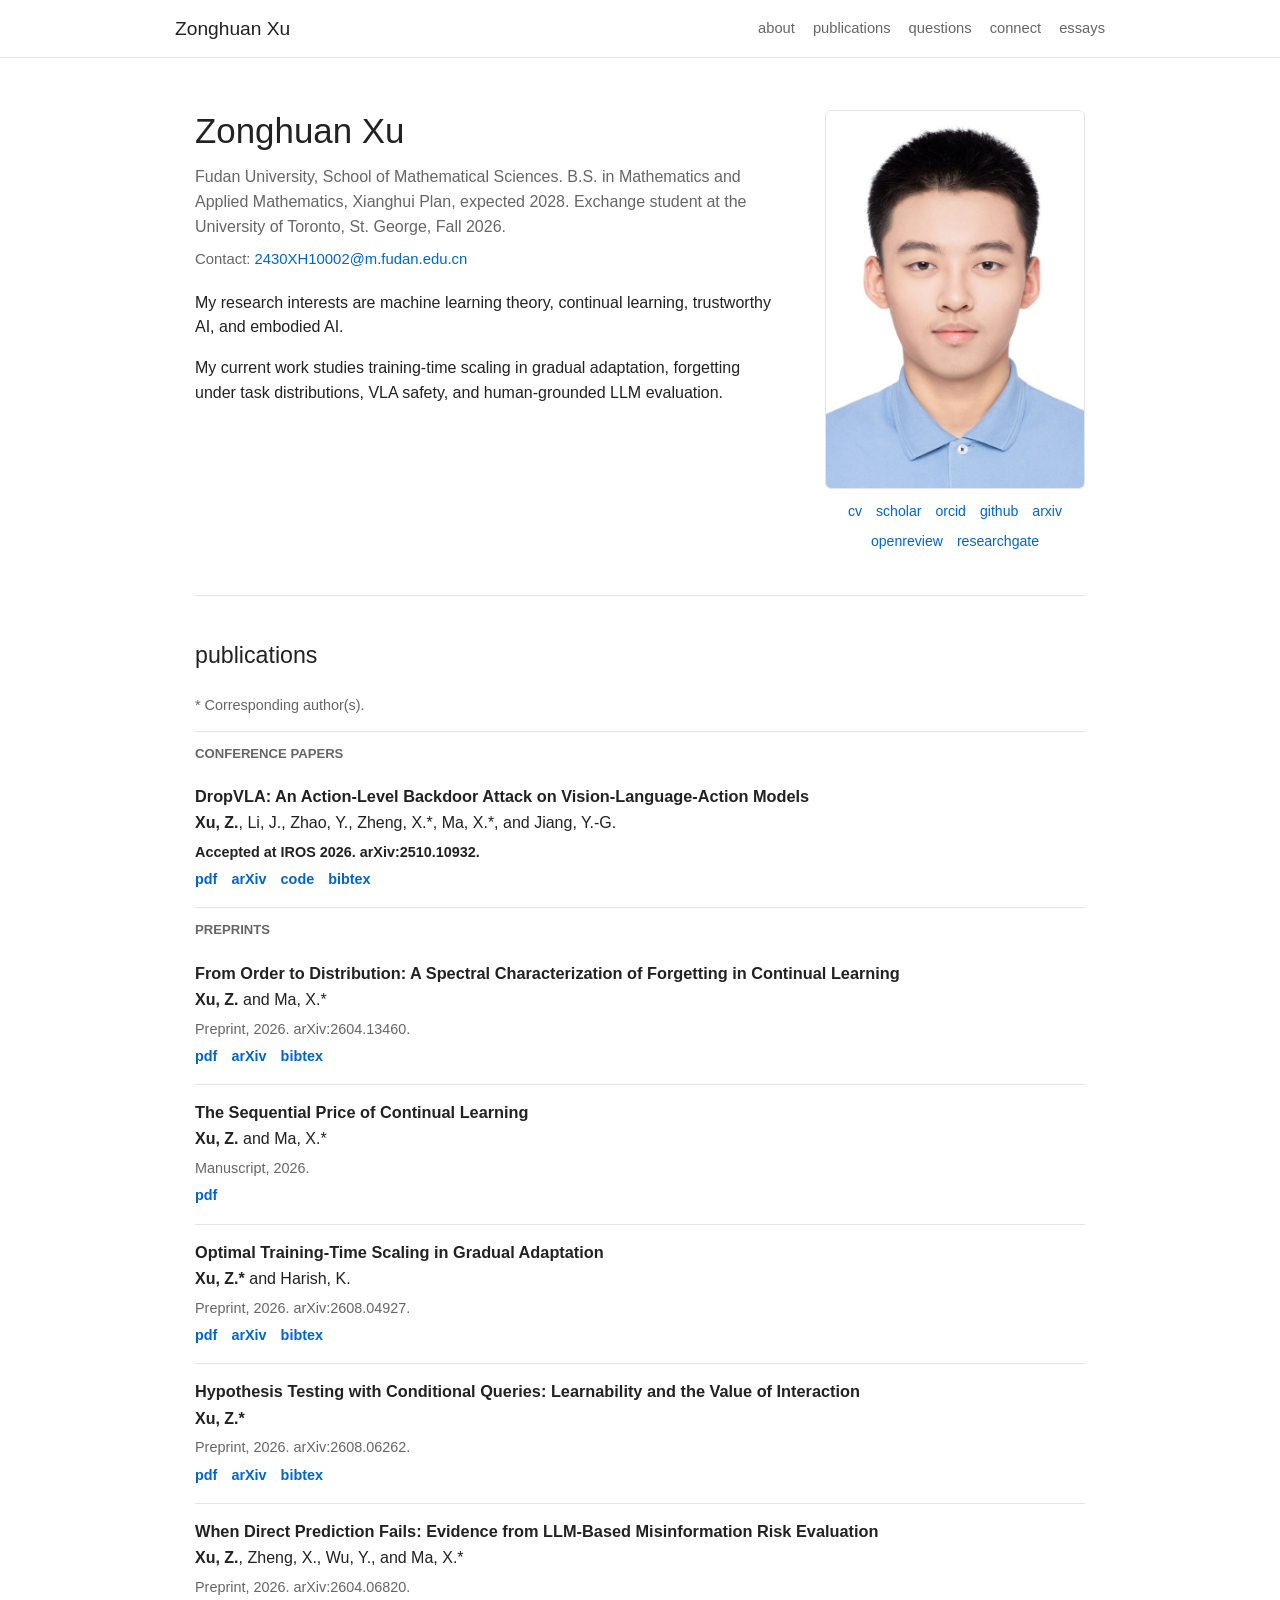
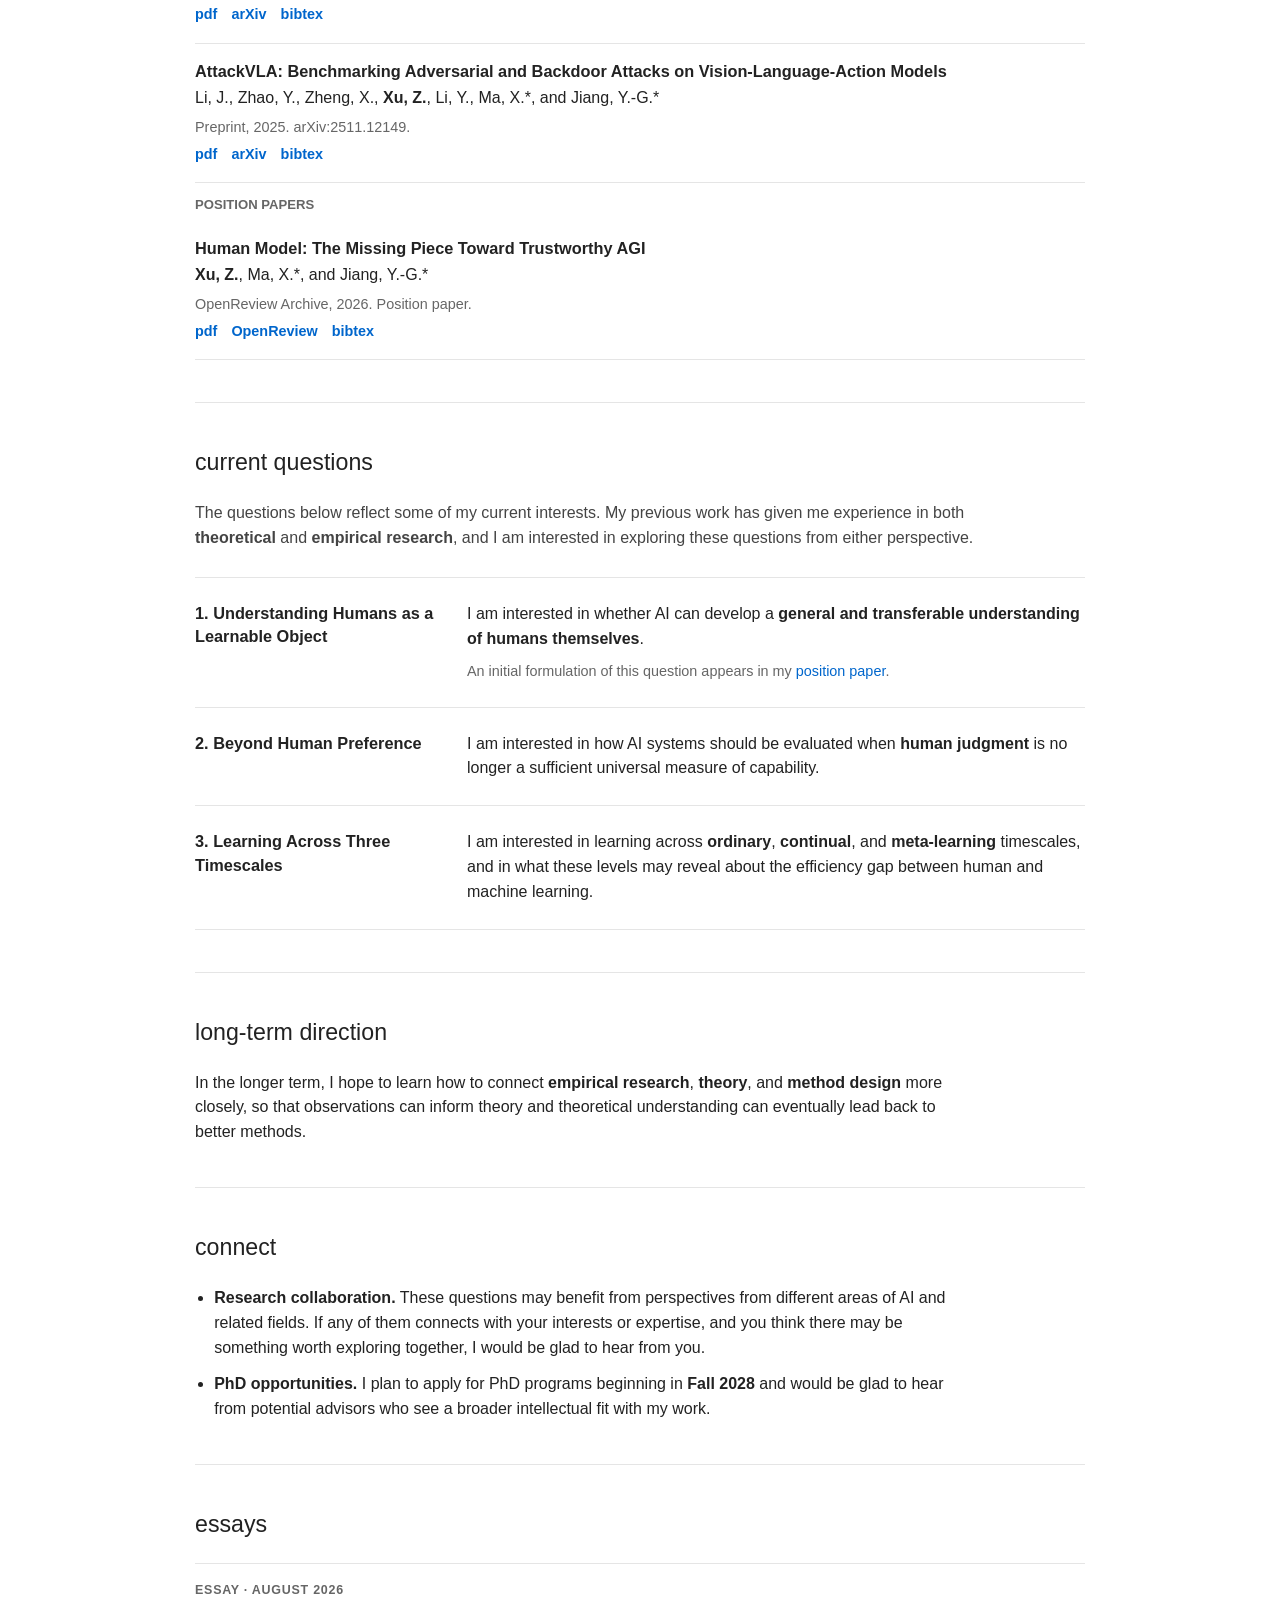
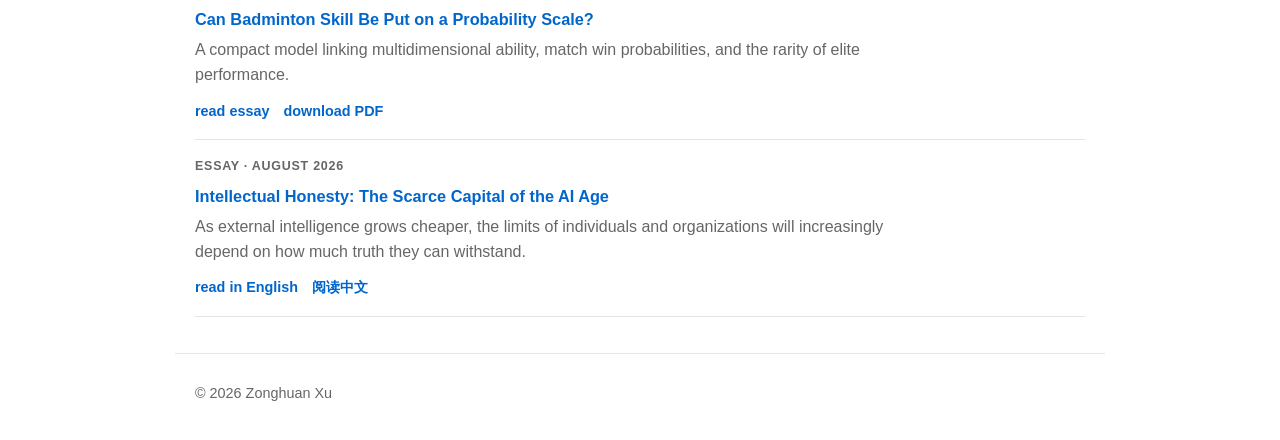
==== index.html @ 6dbb0974 "Link arXiv submission PDF for Sequential Price manuscript" ====
<!doctype html>
<html lang="en">
  <head>
    <meta charset="utf-8" />
    <meta name="viewport" content="width=device-width, initial-scale=1" />
    <title>Zonghuan Xu</title>
    <meta
      name="description"
      content="Zonghuan Xu is an undergraduate researcher at Fudan University working on machine learning theory, continual learning, trustworthy AI, and embodied AI."
    />
    <link rel="stylesheet" href="styles.css" />
  </head>
  <body>
    <header class="site-header">
      <a class="site-title" href="#about">Zonghuan Xu</a>
      <nav class="site-nav" aria-label="Primary">
        <a href="#about">about</a>
        <a href="#publications">publications</a>
        <a href="#questions">questions</a>
        <a href="#connect">connect</a>
        <a href="#essays">essays</a>
      </nav>
    </header>

    <main class="page">
      <section id="about" class="about">
        <div class="about-copy">
          <h1>Zonghuan Xu</h1>
          <p class="subtitle">
            Fudan University, School of Mathematical Sciences.
            B.S. in Mathematics and Applied Mathematics, Xianghui Plan, expected 2028.
            Exchange student at the University of Toronto, St. George, Fall 2026.
          </p>
          <p class="contact-note">
            Contact: <a href="mailto:2430XH10002@m.fudan.edu.cn">2430XH10002@m.fudan.edu.cn</a>
          </p>
          <p>
            My research interests are machine learning theory, continual learning, trustworthy AI,
            and embodied AI.
          </p>
          <p>
            My current work studies training-time scaling in gradual adaptation, forgetting under task
            distributions, VLA safety, and human-grounded LLM evaluation.
          </p>
        </div>

        <div class="profile">
          <img src="assets/portrait.jpg" alt="Zonghuan Xu portrait" />
          <div class="profile-links">
            <a href="assets/Zonghuan_Xu_Academic_CV.pdf?v=20260915-sequential-price">cv</a>
            <a href="https://scholar.google.com/citations?user=beYykFsAAAAJ&amp;hl=en&amp;oi=ao">scholar</a>
            <a href="https://orcid.org/0009-0006-6470-0438">orcid</a>
            <a href="https://github.com/megaknight114">github</a>
            <a href="https://arxiv.org/search/?query=Xu%2C+Zonghuan&amp;searchtype=author">arxiv</a>
            <a href="https://openreview.net/profile?id=~Zonghuan_Xu1">openreview</a>
            <a href="https://www.researchgate.net/profile/Zonghuan-Xu">researchgate</a>
          </div>
        </div>
      </section>

      <section id="publications" class="section">
        <h2>publications</h2>
        <p class="venue">* Corresponding author(s).</p>
        <div class="publication-list">
          <h3 class="publication-group-title">Conference Papers</h3>

          <article class="publication">
            <div>
              <h3>DropVLA: An Action-Level Backdoor Attack on Vision-Language-Action Models</h3>
              <p><strong>Xu, Z.</strong>, Li, J., Zhao, Y., Zheng, X.*, Ma, X.*, and Jiang, Y.-G.</p>
              <p class="venue venue-accepted">Accepted at IROS 2026. arXiv:2510.10932.</p>
              <div class="links">
                <a href="assets/papers/dropvla-action-level-backdoor-xu-2026.pdf">pdf</a>
                <a href="https://arxiv.org/abs/2510.10932">arXiv</a>
                <a href="https://github.com/megaknight114/DropVLA">code</a>
                <button type="button" data-bibtex-toggle="bib-dropvla" aria-expanded="false" aria-controls="bib-dropvla">bibtex</button>
              </div>
              <div class="bibtex-panel" id="bib-dropvla" hidden>
                <div class="bibtex-actions">
                  <button type="button" data-copy-target="bibtex-dropvla">copy</button>
                </div>
                <pre><code id="bibtex-dropvla">@misc{xu2026dropvla,
  title={{DropVLA}: An Action-Level Backdoor Attack on Vision-Language-Action Models},
  author={Xu, Zonghuan and Li, J. and Zhao, Y. and Zheng, X. and Ma, X. and Jiang, Y.-G.},
  year={2026},
  eprint={2510.10932},
  archivePrefix={arXiv},
  url={https://arxiv.org/abs/2510.10932},
  note={Accepted at IROS 2026}
}</code></pre>
              </div>
            </div>
          </article>

          <h3 class="publication-group-title">Preprints</h3>

          <article class="publication">
            <div>
              <h3>From Order to Distribution: A Spectral Characterization of Forgetting in Continual Learning</h3>
              <p><strong>Xu, Z.</strong> and Ma, X.*</p>
              <p class="venue">Preprint, 2026. arXiv:2604.13460.</p>
              <div class="links">
                <a href="assets/papers/spectral-forgetting-continual-learning-xu-2026.pdf">pdf</a>
                <a href="https://arxiv.org/abs/2604.13460">arXiv</a>
                <button type="button" data-bibtex-toggle="bib-spectral" aria-expanded="false" aria-controls="bib-spectral">bibtex</button>
              </div>
              <div class="bibtex-panel" id="bib-spectral" hidden>
                <div class="bibtex-actions">
                  <button type="button" data-copy-target="bibtex-spectral">copy</button>
                </div>
                <pre><code id="bibtex-spectral">@misc{xu2026spectralforgetting,
  title={From Order to Distribution: A Spectral Characterization of Forgetting in Continual Learning},
  author={Xu, Zonghuan and Ma, X.},
  year={2026},
  eprint={2604.13460},
  archivePrefix={arXiv},
  url={https://arxiv.org/abs/2604.13460}
}</code></pre>
              </div>
            </div>
          </article>

          <article class="publication">
            <div>
              <h3>The Sequential Price of Continual Learning</h3>
              <p><strong>Xu, Z.</strong> and Ma, X.*</p>
              <p class="venue">Manuscript, 2026.</p>
              <div class="links">
                <a href="assets/papers/sequential-price-continual-learning-xu-ma-2026.pdf">pdf</a>
              </div>
            </div>
          </article>

          <article class="publication">
            <div>
              <h3>Optimal Training-Time Scaling in Gradual Adaptation</h3>
              <p><strong>Xu, Z.*</strong> and Harish, K.</p>
              <p class="venue">Preprint, 2026. arXiv:2608.04927.</p>
              <div class="links">
                <a href="https://arxiv.org/pdf/2608.04927">pdf</a>
                <a href="https://arxiv.org/abs/2608.04927">arXiv</a>
                <button type="button" data-bibtex-toggle="bib-gradual-adaptation" aria-expanded="false" aria-controls="bib-gradual-adaptation">bibtex</button>
              </div>
              <div class="bibtex-panel" id="bib-gradual-adaptation" hidden>
                <div class="bibtex-actions">
                  <button type="button" data-copy-target="bibtex-gradual-adaptation">copy</button>
                </div>
                <pre><code id="bibtex-gradual-adaptation">@misc{xu2026gradualadaptation,
  title={Optimal Training-Time Scaling in Gradual Adaptation},
  author={Xu, Zonghuan and Harish, Krishna},
  year={2026},
  eprint={2608.04927},
  archivePrefix={arXiv},
  url={https://arxiv.org/abs/2608.04927}
}</code></pre>
              </div>
            </div>
          </article>

          <article class="publication">
            <div>
              <h3>Hypothesis Testing with Conditional Queries: Learnability and the Value of Interaction</h3>
              <p><strong>Xu, Z.*</strong></p>
              <p class="venue">Preprint, 2026. arXiv:2608.06262.</p>
              <div class="links">
                <a href="https://arxiv.org/pdf/2608.06262">pdf</a>
                <a href="https://arxiv.org/abs/2608.06262">arXiv</a>
                <button type="button" data-bibtex-toggle="bib-conditional-queries" aria-expanded="false" aria-controls="bib-conditional-queries">bibtex</button>
              </div>
              <div class="bibtex-panel" id="bib-conditional-queries" hidden>
                <div class="bibtex-actions">
                  <button type="button" data-copy-target="bibtex-conditional-queries">copy</button>
                </div>
                <pre><code id="bibtex-conditional-queries">@misc{xu2026conditionalqueries,
  title={Hypothesis Testing with Conditional Queries: Learnability and the Value of Interaction},
  author={Xu, Zonghuan},
  year={2026},
  eprint={2608.06262},
  archivePrefix={arXiv},
  url={https://arxiv.org/abs/2608.06262}
}</code></pre>
              </div>
            </div>
          </article>

          <article class="publication">
            <div>
              <h3>When Direct Prediction Fails: Evidence from LLM-Based Misinformation Risk Evaluation</h3>
              <p><strong>Xu, Z.</strong>, Zheng, X., Wu, Y., and Ma, X.*</p>
              <p class="venue">Preprint, 2026. arXiv:2604.06820.</p>
              <div class="links">
                <a href="assets/papers/human-grounded-disinformation-risk-xu-2026.pdf">pdf</a>
                <a href="https://arxiv.org/abs/2604.06820">arXiv</a>
                <button type="button" data-bibtex-toggle="bib-disinformation" aria-expanded="false" aria-controls="bib-disinformation">bibtex</button>
              </div>
              <div class="bibtex-panel" id="bib-disinformation" hidden>
                <div class="bibtex-actions">
                  <button type="button" data-copy-target="bibtex-disinformation">copy</button>
                </div>
                <pre><code id="bibtex-disinformation">@misc{xu2026directprediction,
  title={When Direct Prediction Fails: Evidence from {LLM}-Based Misinformation Risk Evaluation},
  author={Xu, Zonghuan and Zheng, X. and Wu, Y. and Ma, X.},
  year={2026},
  eprint={2604.06820},
  archivePrefix={arXiv},
  url={https://arxiv.org/abs/2604.06820}
}</code></pre>
              </div>
            </div>
          </article>

          <article class="publication">
            <div>
              <h3>AttackVLA: Benchmarking Adversarial and Backdoor Attacks on Vision-Language-Action Models</h3>
              <p>Li, J., Zhao, Y., Zheng, X., <strong>Xu, Z.</strong>, Li, Y., Ma, X.*, and Jiang, Y.-G.*</p>
              <p class="venue">Preprint, 2025. arXiv:2511.12149.</p>
              <div class="links">
                <a href="assets/papers/attackvla-adversarial-backdoor-li-2025.pdf">pdf</a>
                <a href="https://arxiv.org/abs/2511.12149">arXiv</a>
                <button type="button" data-bibtex-toggle="bib-attackvla" aria-expanded="false" aria-controls="bib-attackvla">bibtex</button>
              </div>
              <div class="bibtex-panel" id="bib-attackvla" hidden>
                <div class="bibtex-actions">
                  <button type="button" data-copy-target="bibtex-attackvla">copy</button>
                </div>
                <pre><code id="bibtex-attackvla">@misc{li2025attackvla,
  title={{AttackVLA}: Benchmarking Adversarial and Backdoor Attacks on Vision-Language-Action Models},
  author={Li, J. and Zhao, Y. and Zheng, X. and Xu, Zonghuan and Li, Y. and Ma, X. and Jiang, Y.-G.},
  year={2025},
  eprint={2511.12149},
  archivePrefix={arXiv},
  url={https://arxiv.org/abs/2511.12149}
}</code></pre>
              </div>
            </div>
          </article>

          <h3 class="publication-group-title">Position Papers</h3>

          <article class="publication">
            <div>
              <h3>Human Model: The Missing Piece Toward Trustworthy AGI</h3>
              <p><strong>Xu, Z.</strong>, Ma, X.*, and Jiang, Y.-G.*</p>
              <p class="venue">OpenReview Archive, 2026. Position paper.</p>
              <div class="links">
                <a href="assets/papers/human-model-trustworthy-agi-xu-2026.pdf">pdf</a>
                <a href="https://openreview.net/forum?id=cnhqB8U1u8">OpenReview</a>
                <button type="button" data-bibtex-toggle="bib-human-model" aria-expanded="false" aria-controls="bib-human-model">bibtex</button>
              </div>
              <div class="bibtex-panel" id="bib-human-model" hidden>
                <div class="bibtex-actions">
                  <button type="button" data-copy-target="bibtex-human-model">copy</button>
                </div>
                <pre><code id="bibtex-human-model">@misc{xu2026humanmodel,
  title={{Human Model}: The Missing Piece Toward Trustworthy AGI},
  author={Xu, Zonghuan and Ma, Xingjun and Jiang, Yu-Gang},
  year={2026},
  note={Position paper},
  howpublished={OpenReview Archive},
  url={https://openreview.net/forum?id=cnhqB8U1u8}
}</code></pre>
              </div>
            </div>
          </article>
        </div>
      </section>

      <section id="questions" class="section research-questions">
        <h2>current questions</h2>
        <div class="questions-intro">
          <p>
            The questions below reflect some of my current interests. My previous work has given me
            experience in both <strong>theoretical</strong> and <strong>empirical research</strong>, and I am
            interested in exploring these questions from either perspective.
          </p>
        </div>

        <div class="question-list">
          <article class="research-question">
            <h3>1. Understanding Humans as a Learnable Object</h3>
            <div class="question-body">
              <p>
                I am interested in whether AI can develop a <strong>general and transferable understanding
                of humans themselves</strong>.
              </p>
              <p class="question-source">
                An initial formulation of this question appears in my
                <a href="https://openreview.net/forum?id=cnhqB8U1u8">position paper</a>.
              </p>
            </div>
          </article>

          <article class="research-question">
            <h3>2. Beyond Human Preference</h3>
            <p>
              I am interested in how AI systems should be evaluated when <strong>human judgment</strong> is no
              longer a sufficient universal measure of capability.
            </p>
          </article>

          <article class="research-question">
            <h3>3. Learning Across Three Timescales</h3>
            <p>
              I am interested in learning across <strong>ordinary</strong>, <strong>continual</strong>, and
              <strong>meta-learning</strong> timescales, and in what these levels may reveal about the
              efficiency gap between human and machine learning.
            </p>
          </article>
        </div>
      </section>

      <section id="long-term-direction" class="section">
        <h2>long-term direction</h2>
        <p class="direction-copy">
          In the longer term, I hope to learn how to connect <strong>empirical research</strong>,
          <strong>theory</strong>, and <strong>method design</strong> more closely, so that observations can
          inform theory and theoretical understanding can eventually lead back to better methods.
        </p>
      </section>

      <section id="connect" class="section">
        <h2>connect</h2>
        <ul class="connect-list">
          <li>
            <strong>Research collaboration.</strong> These questions may benefit from perspectives from
            different areas of AI and related fields. If any of them connects with your interests or expertise,
            and you think there may be something worth exploring together, I would be glad to hear from you.
          </li>
          <li>
            <strong>PhD opportunities.</strong> I plan to apply for PhD programs beginning in
            <strong>Fall 2028</strong> and would be glad to hear from potential advisors who see a broader
            intellectual fit with my work.
          </li>
        </ul>
      </section>

      <section id="essays" class="section">
        <h2>essays</h2>
        <article class="essay-feature">
          <p class="essay-kicker">Essay · August 2026</p>
          <h3>
            <a href="essays/badminton-probability-scale/">Can Badminton Skill Be Put on a Probability Scale?</a>
          </h3>
          <p class="essay-summary">
            A compact model linking multidimensional ability, match win probabilities,
            and the rarity of elite performance.
          </p>
          <div class="links">
            <a href="essays/badminton-probability-scale/">read essay</a>
            <a href="assets/essays/badminton-probability-scale.pdf">download PDF</a>
          </div>
        </article>
        <article class="essay-feature">
          <p class="essay-kicker">Essay · August 2026</p>
          <h3>
            <a href="essays/intellectual-honesty/">Intellectual Honesty: The Scarce Capital of the AI Age</a>
          </h3>
          <p class="essay-summary">
            As external intelligence grows cheaper, the limits of individuals and organizations
            will increasingly depend on how much truth they can withstand.
          </p>
          <div class="links">
            <a href="essays/intellectual-honesty/">read in English</a>
            <a lang="zh-Hans" href="essays/intellectual-honesty/zh/">阅读中文</a>
          </div>
        </article>
      </section>

    </main>

    <footer class="footer">
      <span>© 2026 Zonghuan Xu</span>
    </footer>
    <script src="script.js"></script>
    <!-- Cloudflare Web Analytics -->
    <script type="module" src="https://static.cloudflareinsights.com/beacon.min.js" data-cf-beacon='{"token": "a31bc1c9d81e4dffaa8da933b2d5972a"}'></script>
    <!-- End Cloudflare Web Analytics -->
  </body>
</html>
---- styles.css ----
:root {
  --bg: #ffffff;
  --text: #222222;
  --muted: #666666;
  --line: #e5e5e5;
  --soft: #f7f7f7;
  --accent: #004a99;
  --link: #0066cc;
  --max-width: 930px;
  --sans: -apple-system, BlinkMacSystemFont, "Segoe UI", Roboto, "Helvetica Neue", Arial, sans-serif;
  --serif: ui-serif, Georgia, Cambria, "Times New Roman", "Noto Serif CJK SC", "Source Han Serif SC", "Songti SC", SimSun, serif;
  --zh-sans: "Microsoft YaHei", "PingFang SC", "Noto Sans CJK SC", "Source Han Sans SC", Arial, sans-serif;
  --mono: ui-monospace, SFMono-Regular, Menlo, Consolas, "Liberation Mono", monospace;
}

* {
  box-sizing: border-box;
}

html {
  scroll-behavior: smooth;
}

body {
  margin: 0;
  background: var(--bg);
  color: var(--text);
  font-family: var(--sans);
  font-size: 16px;
  line-height: 1.55;
}

a {
  color: var(--link);
  text-decoration: none;
}

a:hover {
  color: var(--accent);
  text-decoration: underline;
}

.site-header {
  position: sticky;
  top: 0;
  z-index: 10;
  display: flex;
  align-items: center;
  gap: 24px;
  min-height: 58px;
  padding: 0 max(20px, calc((100vw - var(--max-width)) / 2));
  border-bottom: 1px solid var(--line);
  background: color-mix(in srgb, var(--bg) 92%, transparent);
  backdrop-filter: blur(12px);
}

.site-title {
  flex: 1 0 auto;
  color: var(--text);
  font-size: 1.2rem;
  font-weight: 500;
}

.site-title:hover {
  color: var(--text);
  text-decoration: none;
}

.site-nav {
  display: flex;
  flex-wrap: wrap;
  justify-content: flex-end;
  gap: 18px;
  font-size: 0.92rem;
}

.site-nav a {
  color: var(--muted);
}

.site-nav a:hover {
  color: var(--text);
  text-decoration: none;
}

.page {
  max-width: var(--max-width);
  margin: 0 auto;
  padding: 52px 20px 36px;
}

.about,
.section {
  scroll-margin-top: 104px;
}

.essay-feature {
  padding: 17px 0;
  border-top: 1px solid var(--line);
  border-bottom: 1px solid var(--line);
}

.essay-feature + .essay-feature {
  border-top: 0;
}

.essay-kicker,
.essay-meta {
  margin-bottom: 9px;
  color: var(--muted);
  font-size: 0.78rem;
  font-weight: 700;
  letter-spacing: 0.06em;
  text-transform: uppercase;
}

.essay-feature h3 {
  margin-bottom: 8px;
  font-size: 1.02rem;
  font-weight: 600;
}

.essay-summary {
  max-width: 740px;
  margin-bottom: 12px;
  color: var(--muted);
}

.essay-page {
  max-width: 760px;
  padding-top: 66px;
  padding-bottom: 68px;
}

.essay-header {
  padding-bottom: 28px;
  margin-bottom: 38px;
  border-bottom: 1px solid var(--line);
}

.essay-header h1 {
  max-width: 720px;
  margin-bottom: 17px;
  font-size: clamp(2.18rem, 5vw, 3.35rem);
  line-height: 1.08;
  letter-spacing: -0.025em;
}

.essay-deck {
  max-width: 680px;
  margin-bottom: 20px;
  color: #444444;
  font-family: var(--serif);
  font-size: 1.16rem;
  line-height: 1.62;
}

.essay-controls {
  display: flex;
  flex-wrap: wrap;
  align-items: center;
  gap: 10px 18px;
}

.language-switcher {
  display: inline-flex;
  align-items: center;
  padding: 3px;
  border: 1px solid var(--line);
  border-radius: 999px;
  background: var(--soft);
  font-size: 0.84rem;
}

.language-switcher a,
.language-switcher span {
  display: inline-block;
  padding: 4px 10px;
  border-radius: 999px;
}

.language-switcher span[aria-current="page"] {
  background: var(--bg);
  color: var(--text);
  box-shadow: 0 1px 3px rgb(0 0 0 / 8%);
  font-weight: 600;
}

.essay-download {
  font-size: 0.86rem;
  font-weight: 600;
}

.essay-article {
  color: #252525;
  font-family: var(--serif);
  font-size: 1.08rem;
  line-height: 1.82;
}

html[lang="zh-Hans"] .essay-deck,
html[lang="zh-Hans"] .essay-article {
  font-family: var(--zh-sans);
}

.essay-article p {
  margin-bottom: 1.34em;
}

.essay-article h2 {
  margin: 2.35em 0 0.78em;
  font-family: var(--sans);
  font-size: 1.22em;
  line-height: 1.3;
  letter-spacing: -0.012em;
}

.essay-equation {
  margin: 1.55em 0;
  padding: 15px 18px;
  border-left: 3px solid var(--accent);
  background: var(--soft);
  font-family: Georgia, "Times New Roman", serif;
  font-size: 1.08em;
  text-align: center;
}

.essay-equation-primary {
  font-size: 1.18em;
  font-weight: 600;
}

.essay-table-wrap {
  max-width: 100%;
  margin: 2em 0;
  overflow-x: auto;
}

.essay-table {
  width: 100%;
  min-width: 620px;
  border-collapse: collapse;
  font-family: var(--sans);
  font-size: 0.83em;
  line-height: 1.4;
  text-align: center;
}

.essay-table caption {
  margin-bottom: 9px;
  color: var(--text);
  font-weight: 650;
  text-align: left;
}

.essay-table th,
.essay-table td {
  padding: 8px 10px;
  border-bottom: 1px solid var(--line);
  white-space: nowrap;
}

.essay-table thead th {
  border-top: 1px solid var(--text);
  border-bottom-color: var(--text);
  font-weight: 650;
}

.essay-figure {
  margin: 2.25em 0;
}

.essay-figure img {
  display: block;
  width: 100%;
  height: auto;
  border: 1px solid var(--line);
}

.essay-figure figcaption {
  margin-top: 9px;
  color: var(--muted);
  font-family: var(--sans);
  font-size: 0.76em;
  line-height: 1.5;
}

.essay-model-status {
  margin-top: 2.25em;
  padding: 17px 19px;
  border: 1px solid var(--line);
  background: var(--soft);
  font-family: var(--sans);
  font-size: 0.9em;
  line-height: 1.65;
}

.essay-article .essay-opening {
  font-size: 1.13em;
  line-height: 1.72;
}

.essay-article .essay-turn {
  margin: 2.1em 0;
  font-family: var(--sans);
  font-size: 1.08em;
  font-weight: 650;
  letter-spacing: -0.01em;
}

.essay-formula {
  margin: 2em 0;
  padding: 17px 20px;
  border-left: 3px solid var(--accent);
  background: var(--soft);
  font-family: var(--sans);
  font-size: 1.02em;
}

.essay-lines {
  margin: 1.9em 0;
  padding-left: 1.25em;
  border-left: 2px solid var(--line);
  font-style: italic;
}

.essay-lines span {
  display: block;
}

.essay-question {
  margin: 2.25em 0;
  font-family: var(--sans);
  font-size: 1.2em;
  font-weight: 650;
  line-height: 1.5;
}

.essay-end {
  padding-top: 22px;
  margin-top: 38px;
  border-top: 1px solid var(--line);
  color: var(--muted);
  font-family: var(--sans);
  font-size: 0.85rem;
}

.about {
  display: grid;
  grid-template-columns: minmax(0, 1fr) 260px;
  gap: 40px;
  align-items: start;
  min-height: 360px;
}

.profile {
  width: 260px;
  margin: 0;
}

.profile img {
  display: block;
  width: 100%;
  border-radius: 6px;
  border: 1px solid var(--line);
  background: var(--soft);
}

.profile-links {
  display: flex;
  flex-wrap: wrap;
  justify-content: center;
  gap: 8px 12px;
  margin-top: 12px;
  font-size: 0.88rem;
}

h1,
h2,
h3,
p {
  margin-top: 0;
}

h1 {
  margin-bottom: 14px;
  font-size: 2.18rem;
  line-height: 1.18;
  font-weight: 500;
}

h2 {
  margin-bottom: 20px;
  font-size: 1.45rem;
  font-weight: 500;
  text-transform: lowercase;
}

h3 {
  margin-bottom: 4px;
  font-size: 1.02rem;
  line-height: 1.3;
}

.subtitle {
  margin-bottom: 8px;
  color: var(--muted);
}

.contact-note {
  margin-bottom: 20px;
  color: var(--muted);
  font-size: 0.93rem;
}

.section {
  clear: both;
  padding-top: 42px;
  margin-top: 42px;
  border-top: 1px solid var(--line);
}

.questions-intro {
  max-width: 780px;
  color: #444444;
}

.question-list {
  margin-top: 26px;
  border-top: 1px solid var(--line);
}

.research-question {
  display: grid;
  grid-template-columns: 240px minmax(0, 1fr);
  gap: 32px;
  padding: 24px 0;
  border-bottom: 1px solid var(--line);
}

.research-question h3 {
  margin: 0;
  font-size: 1.02rem;
  font-weight: 600;
  line-height: 1.45;
}

.research-question ul {
  margin: 0;
  padding-left: 1.2rem;
}

.research-question > p {
  margin: 0;
}

.question-body p {
  margin: 0;
}

.question-source {
  margin-top: 9px !important;
  color: var(--muted);
  font-size: 0.9rem;
}

.research-question li + li {
  margin-top: 10px;
}

.direction-copy,
.connect-list {
  max-width: 780px;
}

.direction-copy {
  margin-bottom: 0;
}

.connect-list {
  margin-bottom: 0;
  padding-left: 1.2rem;
}

.connect-list li + li {
  margin-top: 12px;
}

.two-column {
  display: grid;
  grid-template-columns: 160px minmax(0, 1fr);
  gap: 32px;
}

.two-column h2 {
  margin-bottom: 0;
}

time,
.venue {
  color: var(--muted);
  font-size: 0.9rem;
}

.venue-accepted {
  color: var(--text);
  font-weight: 700;
}

.publication-list {
  display: grid;
  gap: 0;
  border-top: 1px solid var(--line);
}

.publication-group-title {
  padding: 13px 0 3px;
  color: var(--muted);
  font-size: 0.82rem;
  font-weight: 700;
  letter-spacing: 0;
  text-transform: uppercase;
}

.publication {
  min-width: 0;
  padding: 17px 0;
  border-bottom: 1px solid var(--line);
}

.publication p {
  margin-bottom: 5px;
}

.links,
.profile-links {
  display: flex;
  flex-wrap: wrap;
  gap: 8px 14px;
}

.links a,
.links button {
  font-size: 0.9rem;
  font-weight: 600;
}

.links button {
  border: 0;
  background: transparent;
  color: var(--link);
  font-family: inherit;
  font-size: 0.9rem;
  font-weight: 600;
  line-height: inherit;
  padding: 0;
  cursor: pointer;
}

.bibtex-actions button {
  border: 0;
  background: transparent;
  color: var(--muted);
  font-family: inherit;
  font-size: 0.78rem;
  line-height: inherit;
  padding: 0;
  cursor: pointer;
}

.links button:hover {
  color: var(--accent);
  text-decoration: underline;
}

.bibtex-actions button:hover {
  color: var(--accent);
  text-decoration: underline;
}

.bibtex-panel {
  max-width: 100%;
  min-width: 0;
  margin-top: 10px;
  padding: 12px;
  border: 1px solid var(--line);
  border-radius: 6px;
  background: var(--soft);
}

.bibtex-actions {
  display: flex;
  justify-content: flex-end;
  margin-bottom: 8px;
}

.bibtex-panel pre {
  max-width: 100%;
  margin: 0;
  overflow-x: auto;
  color: #333333;
  font-family: var(--mono);
  font-size: 0.78rem;
  line-height: 1.45;
  white-space: pre;
}

.project-list {
  display: grid;
  gap: 0;
  border-top: 1px solid var(--line);
}

.project-list article {
  padding: 17px 0;
  border-bottom: 1px solid var(--line);
}

.project-list p {
  margin-bottom: 0;
  color: var(--muted);
}

.project-list a {
  font-size: 0.9rem;
  font-weight: 600;
}

.footer {
  max-width: var(--max-width);
  margin: 0 auto;
  padding: 28px 20px 36px;
  border-top: 1px solid var(--line);
  color: var(--muted);
  display: flex;
  justify-content: flex-start;
  gap: 18px;
  font-size: 0.9rem;
}

@media (max-width: 820px) {
  .site-header {
    align-items: flex-start;
    flex-direction: column;
    gap: 10px;
    padding-top: 14px;
    padding-bottom: 14px;
  }

  .site-nav {
    justify-content: flex-start;
    gap: 10px 15px;
  }

  .profile {
    width: 220px;
    margin: 0 0 24px;
  }

  .about {
    grid-template-columns: 1fr;
  }

  .two-column,
  .project-list,
  .research-question {
    grid-template-columns: 1fr;
  }

  .research-question {
    gap: 12px;
  }
}

@media (max-width: 520px) {
  body {
    font-size: 15.5px;
  }

  .page {
    padding-top: 34px;
  }

  h1 {
    font-size: 1.86rem;
  }

  .essay-feature {
    padding: 16px 0;
  }

  .essay-page {
    padding-top: 42px;
  }

  .essay-header h1 {
    font-size: 2.18rem;
  }

  .essay-deck,
  .essay-article {
    font-size: 1rem;
  }

  .footer {
    flex-direction: column;
  }
}
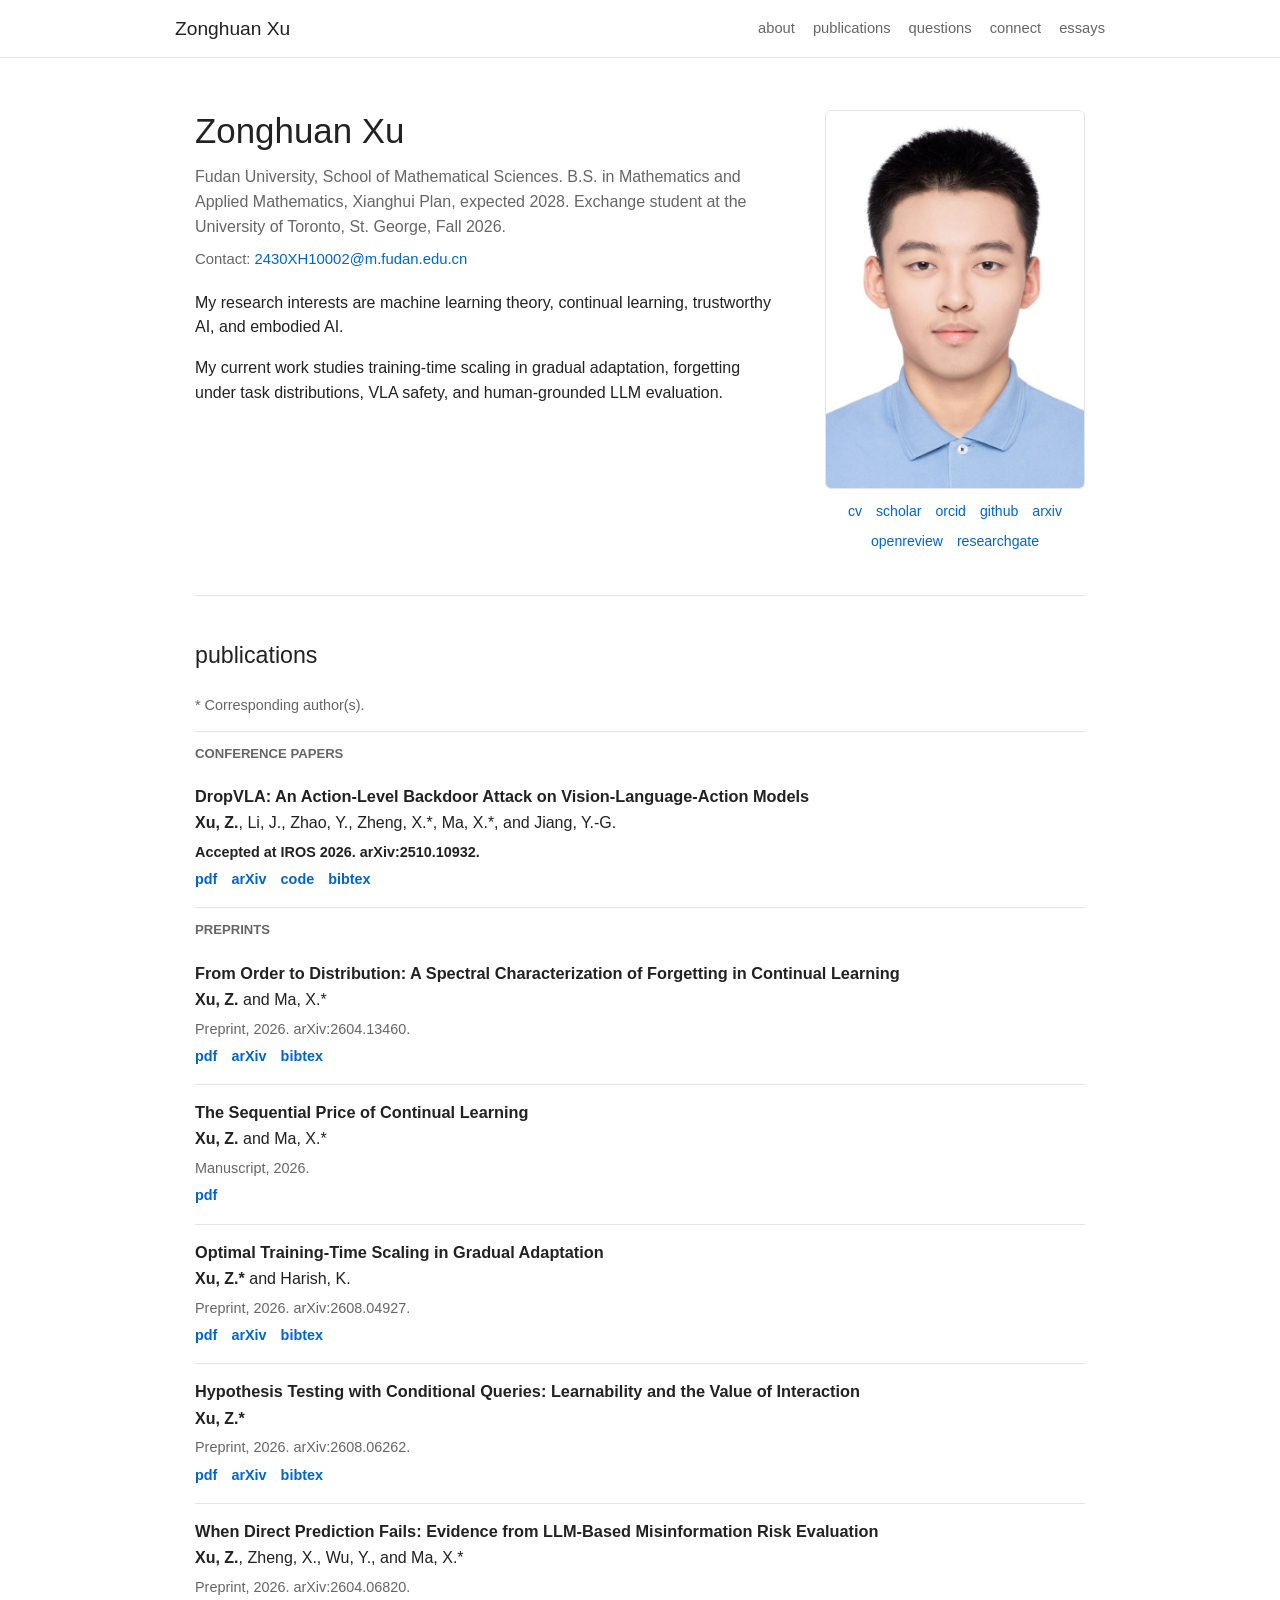
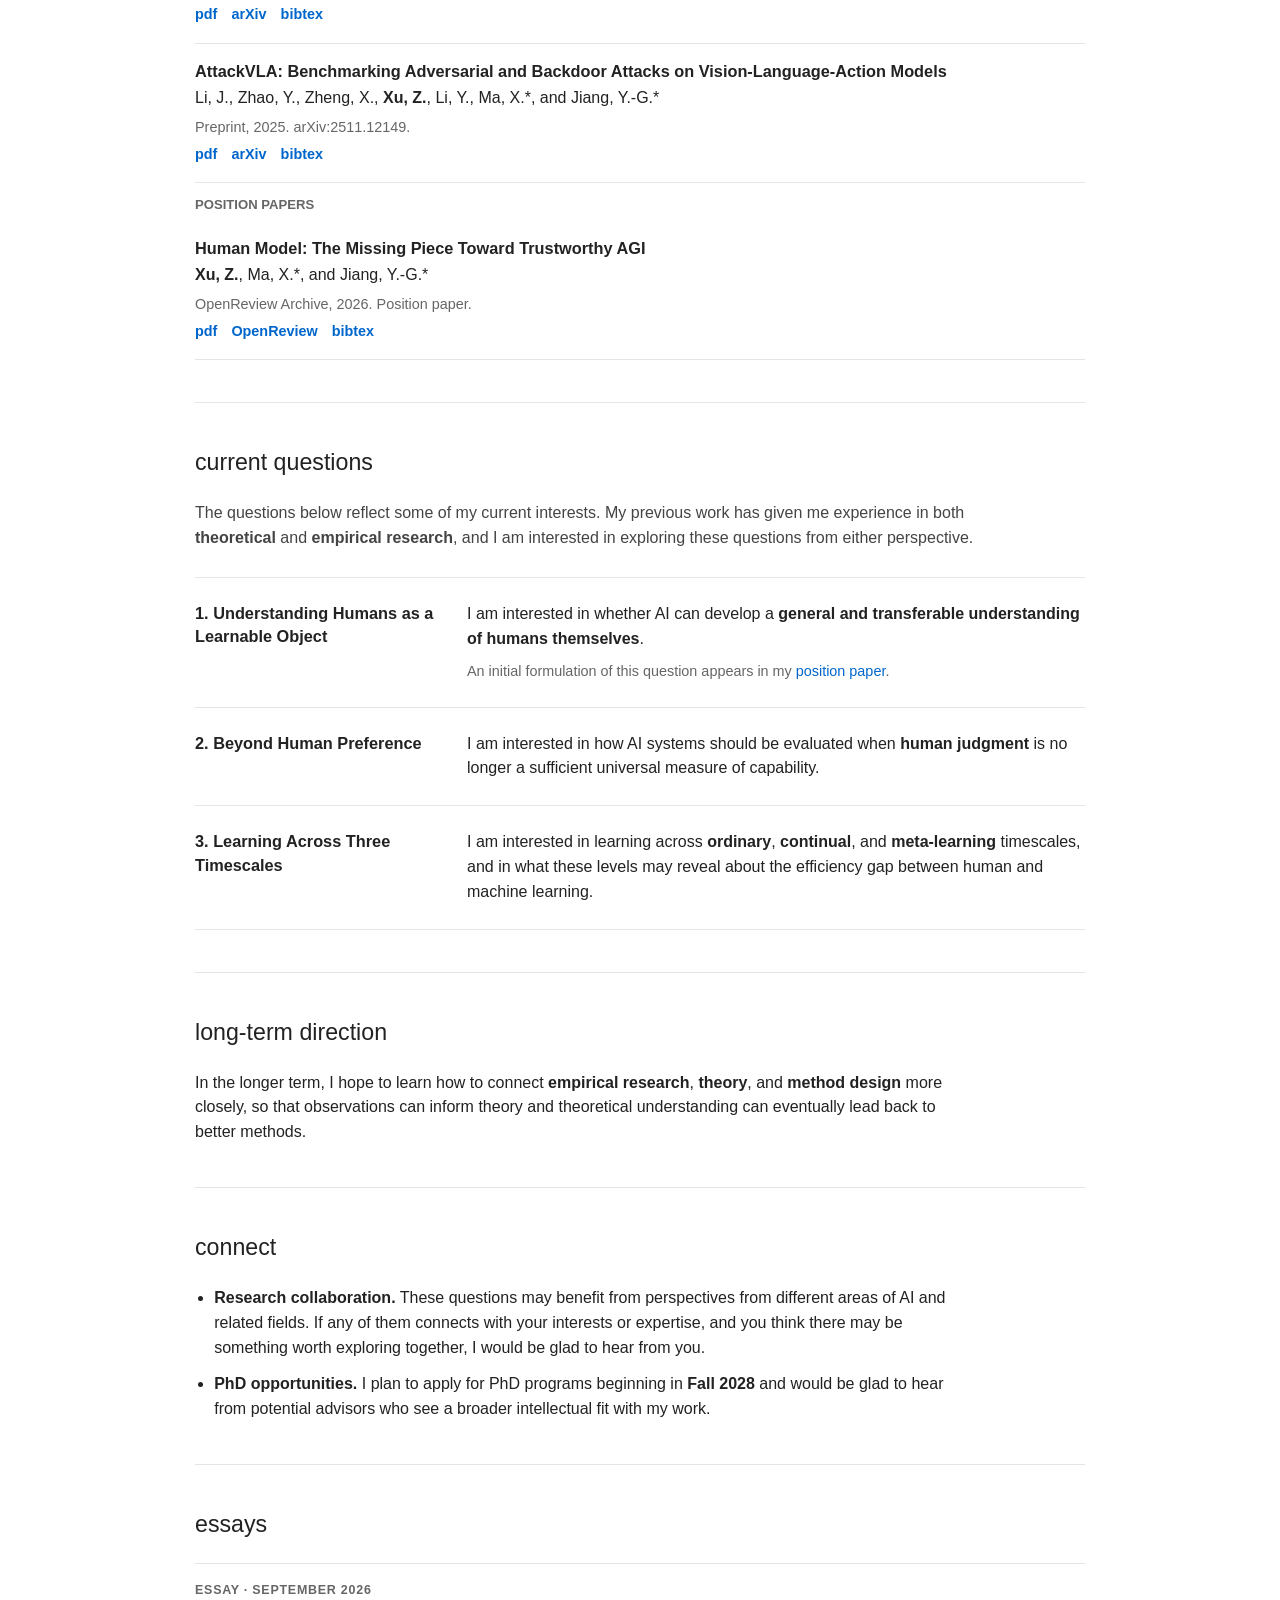
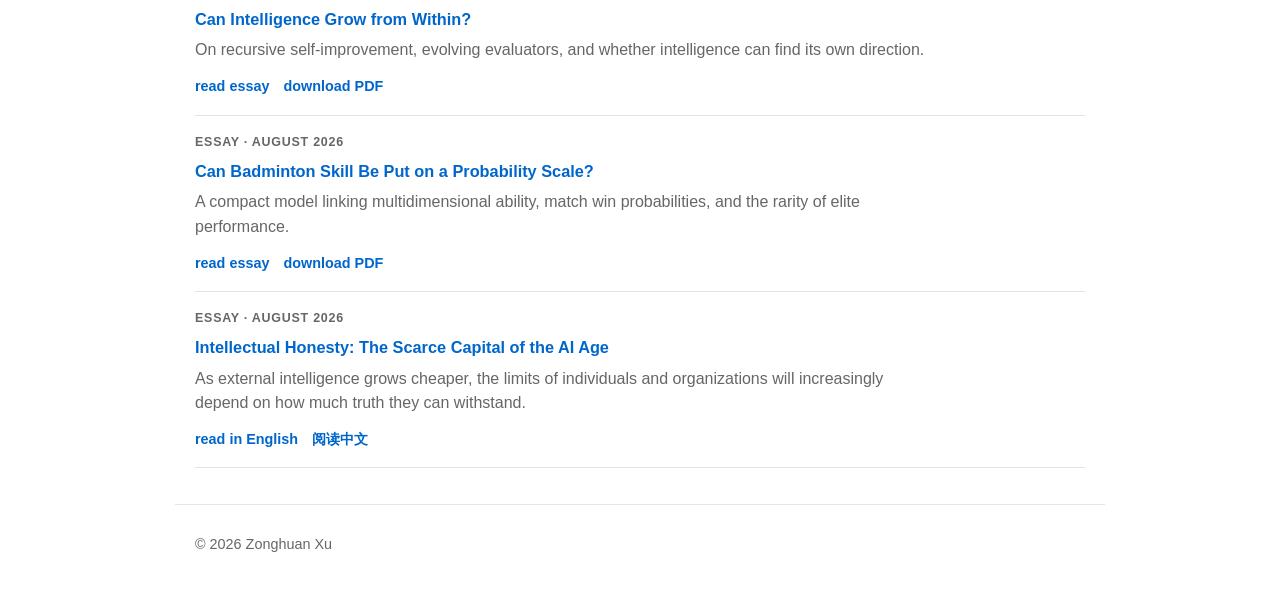
==== commit 1a3b210c: "Publish essay on intelligence and recursive self-improvement" ====
--- a/index.html
+++ b/index.html
@@ -337,6 +337,17 @@
       <section id="essays" class="section">
         <h2>essays</h2>
         <article class="essay-feature">
+          <p class="essay-kicker">Essay · September 2026</p>
+          <h3>
+            <a href="essays/can-intelligence-grow-from-within/">Can Intelligence Grow from Within?</a>
+          </h3>
+          <p class="essay-summary">On recursive self-improvement, evolving evaluators, and whether intelligence can find its own direction.</p>
+          <div class="links">
+            <a href="essays/can-intelligence-grow-from-within/">read essay</a>
+            <a href="assets/essays/can-intelligence-grow-from-within.pdf">download PDF</a>
+          </div>
+        </article>
+        <article class="essay-feature">
           <p class="essay-kicker">Essay · August 2026</p>
           <h3>
             <a href="essays/badminton-probability-scale/">Can Badminton Skill Be Put on a Probability Scale?</a>
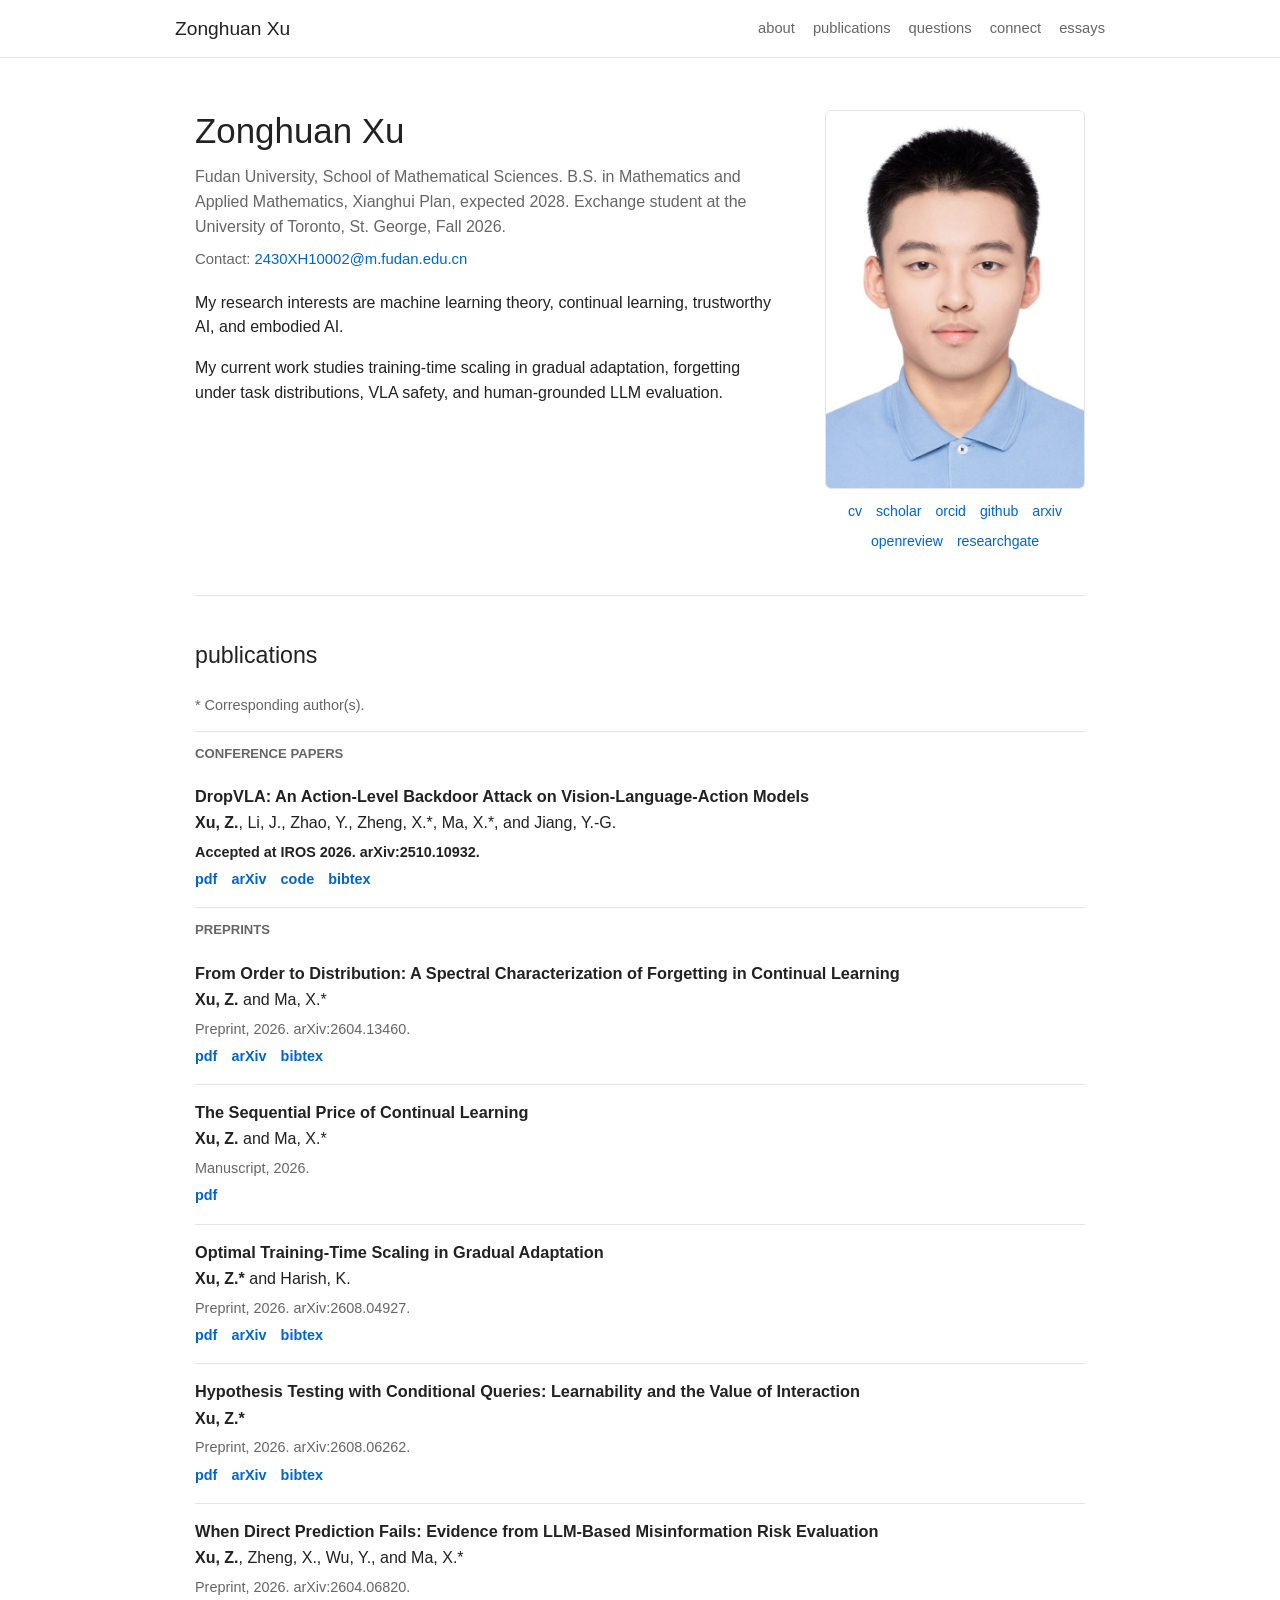
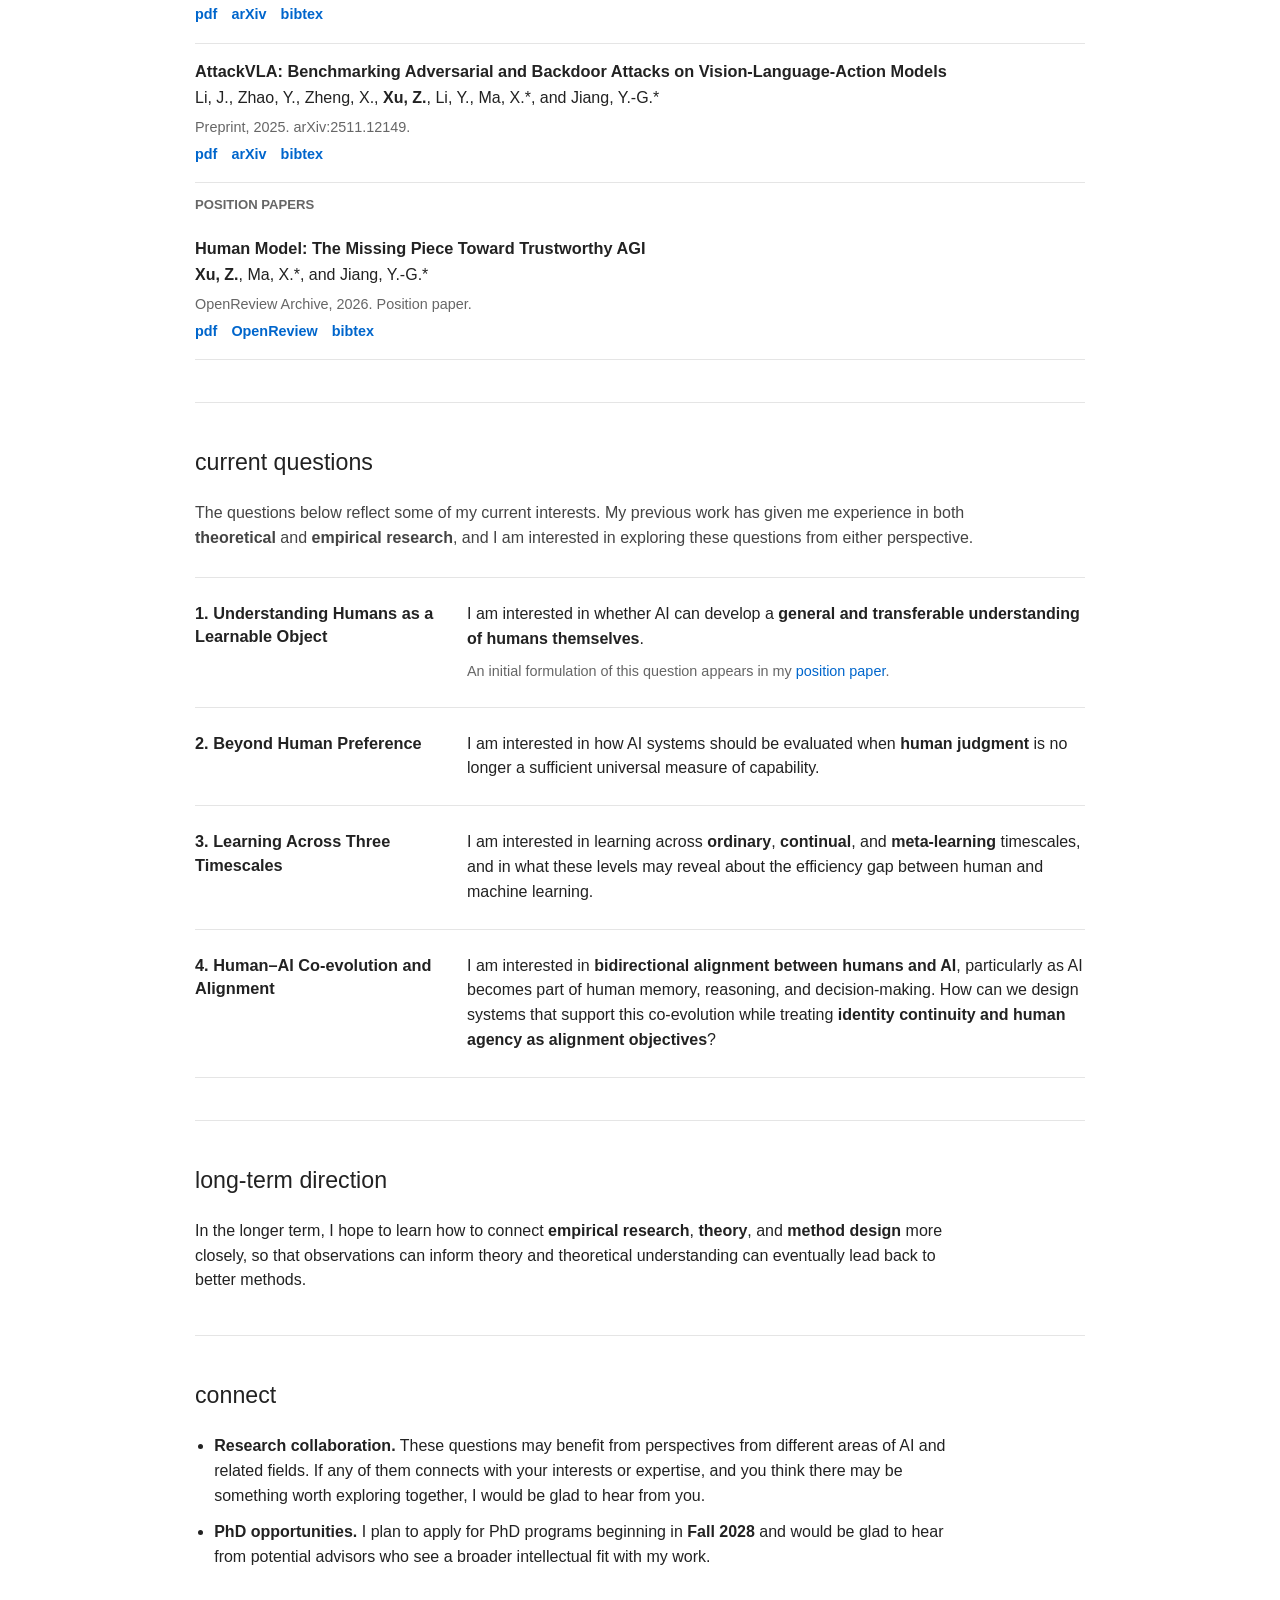
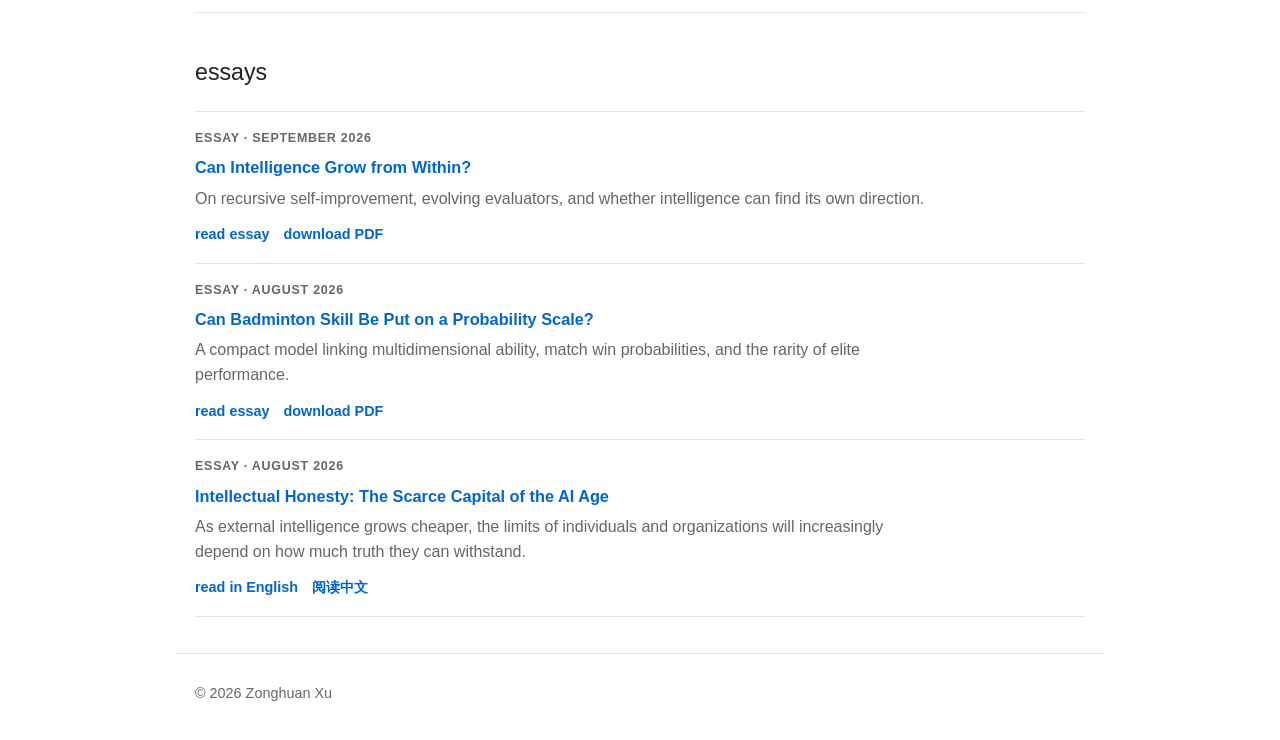
==== commit 196a4bdb: "Add human-AI co-evolution and alignment research interest" ====
--- a/index.html
+++ b/index.html
@@ -306,6 +306,16 @@
               efficiency gap between human and machine learning.
             </p>
           </article>
+
+          <article class="research-question">
+            <h3>4. Human–AI Co-evolution and Alignment</h3>
+            <p>
+              I am interested in <strong>bidirectional alignment between humans and AI</strong>,
+              particularly as AI becomes part of human memory, reasoning, and decision-making.
+              How can we design systems that support this co-evolution while treating
+              <strong>identity continuity and human agency as alignment objectives</strong>?
+            </p>
+          </article>
         </div>
       </section>
 
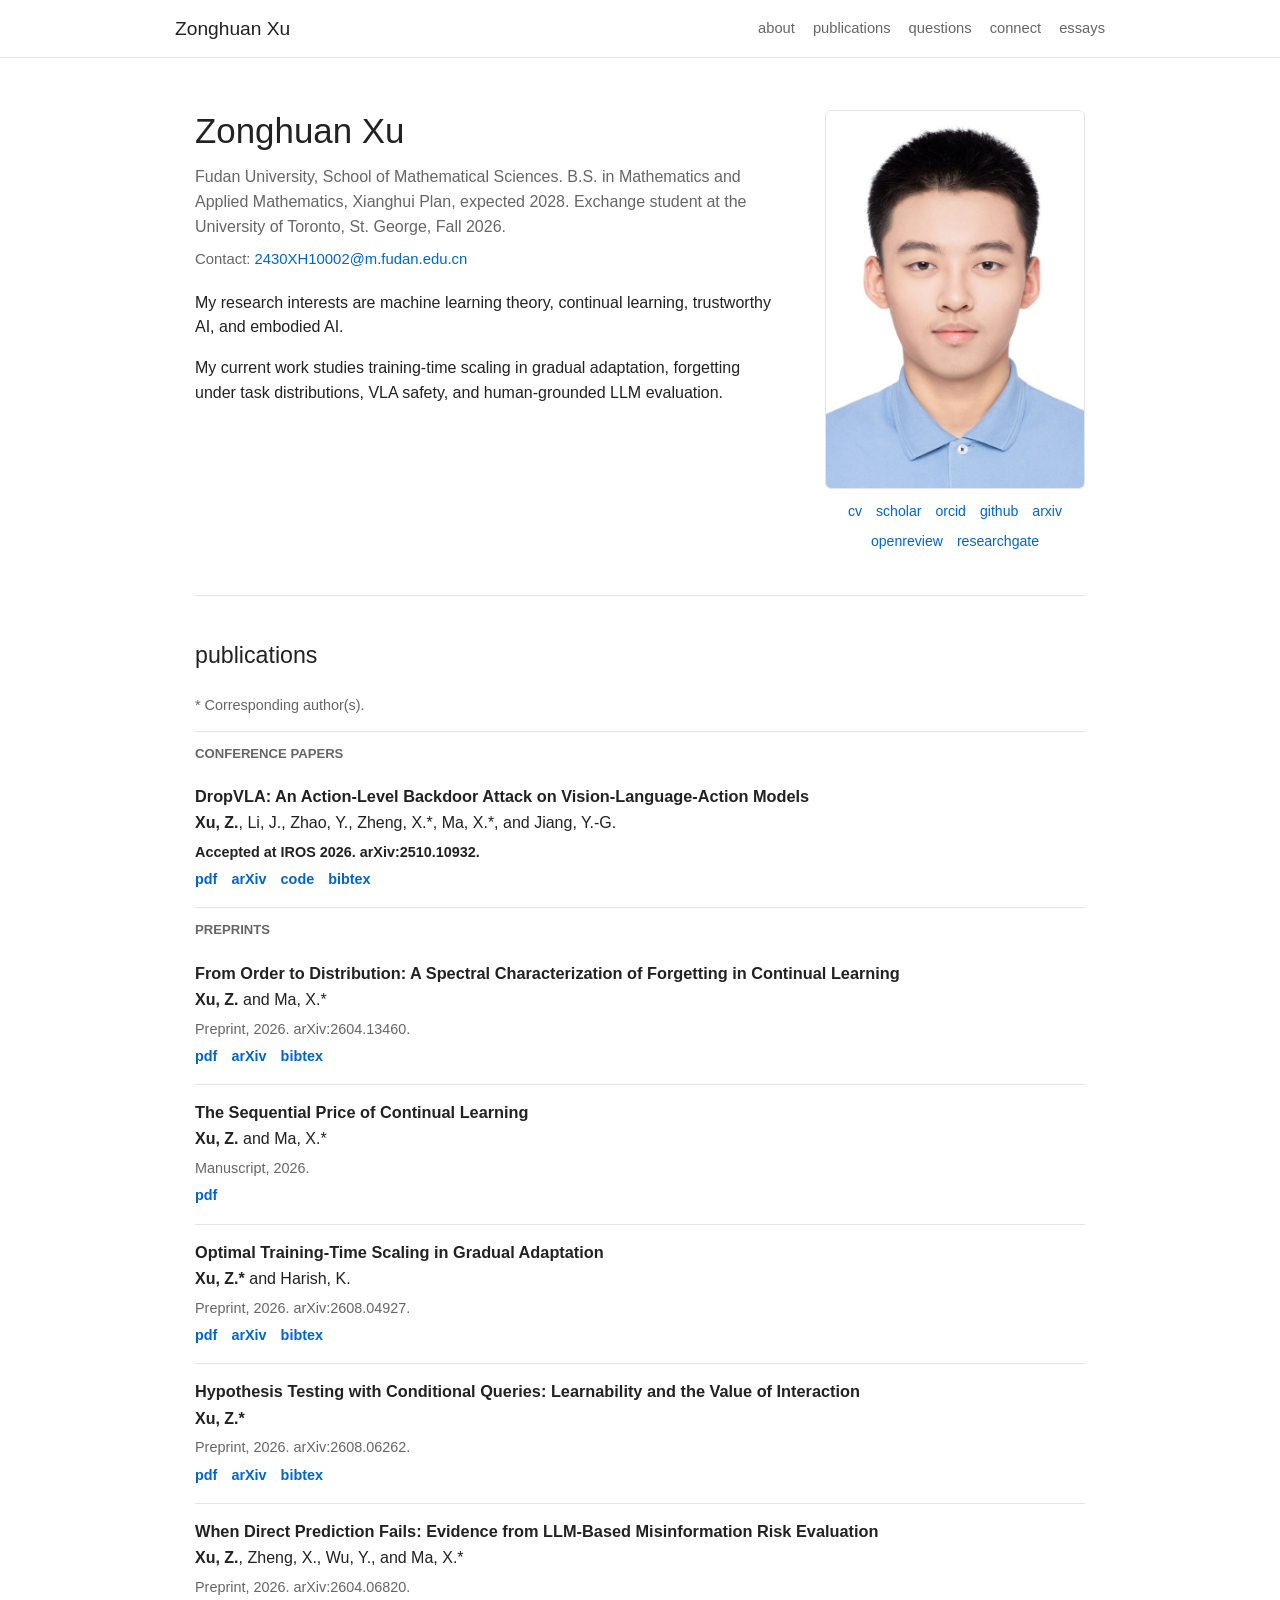
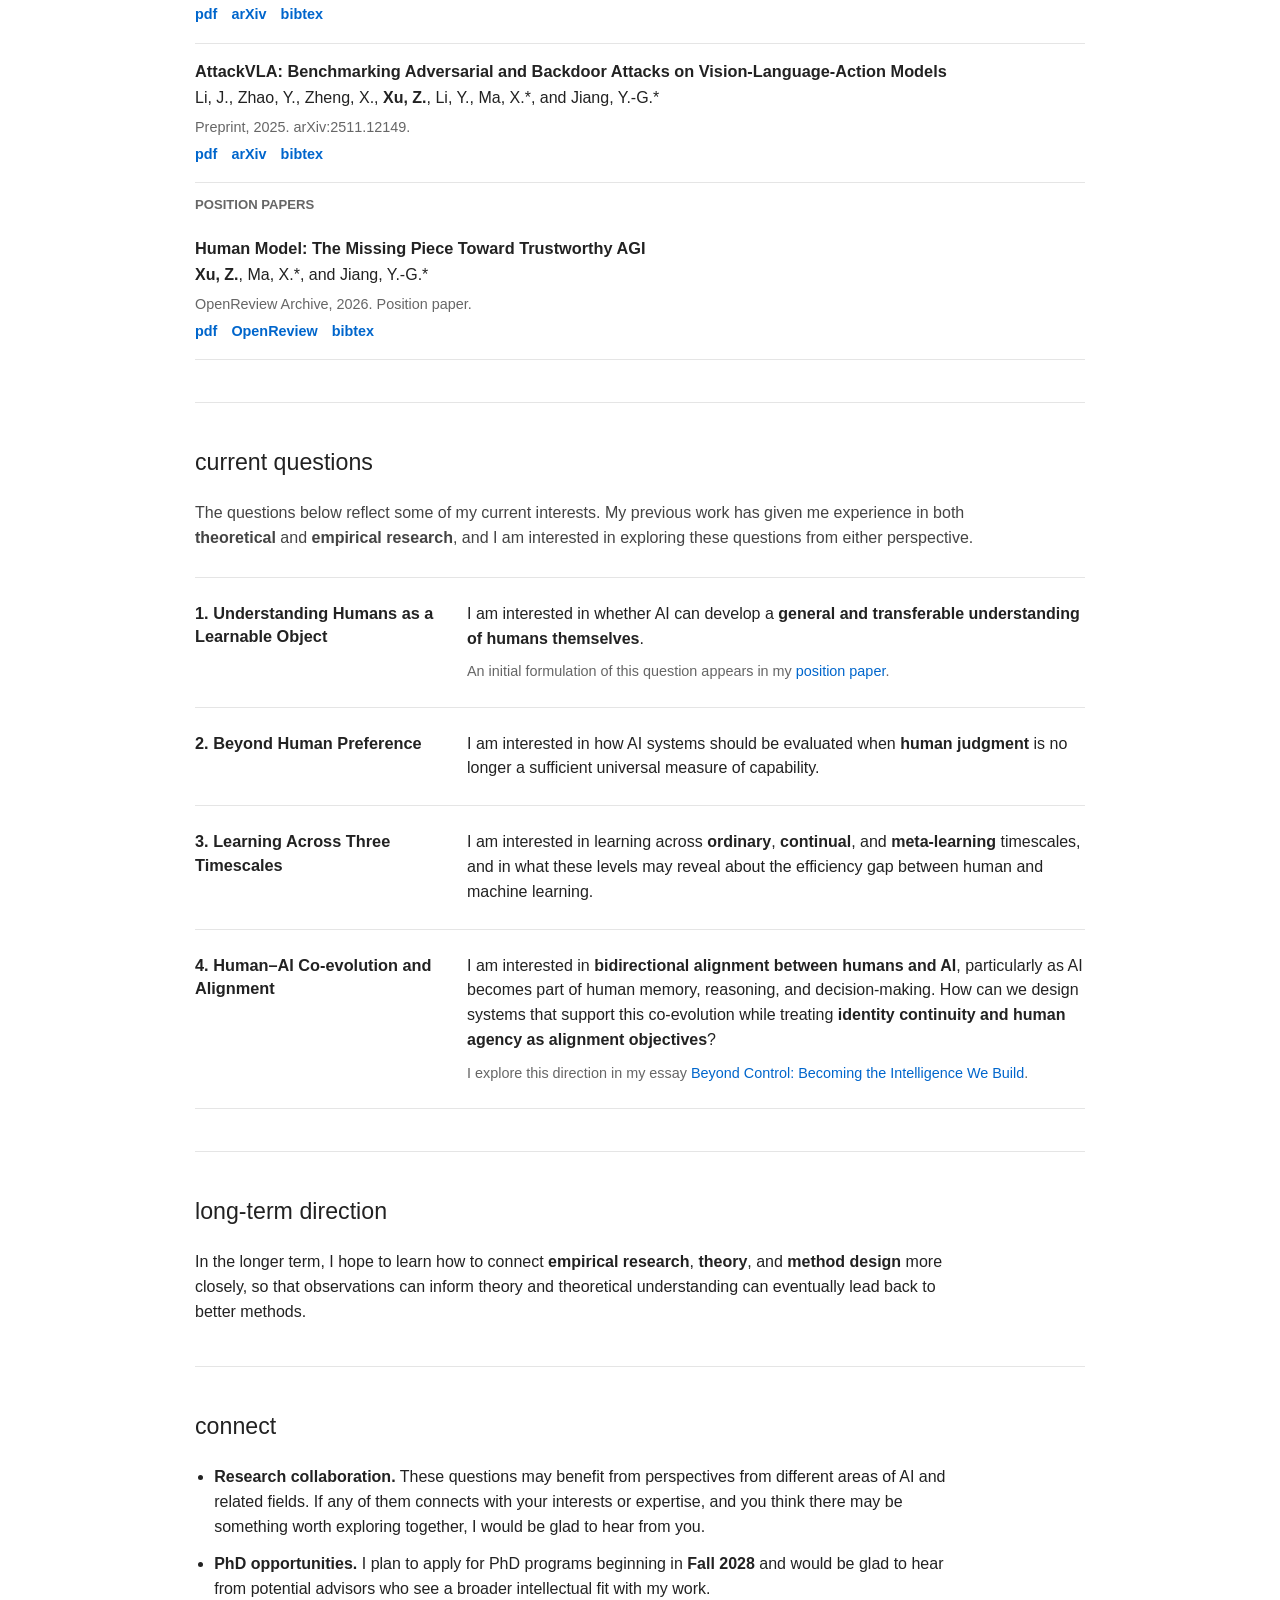
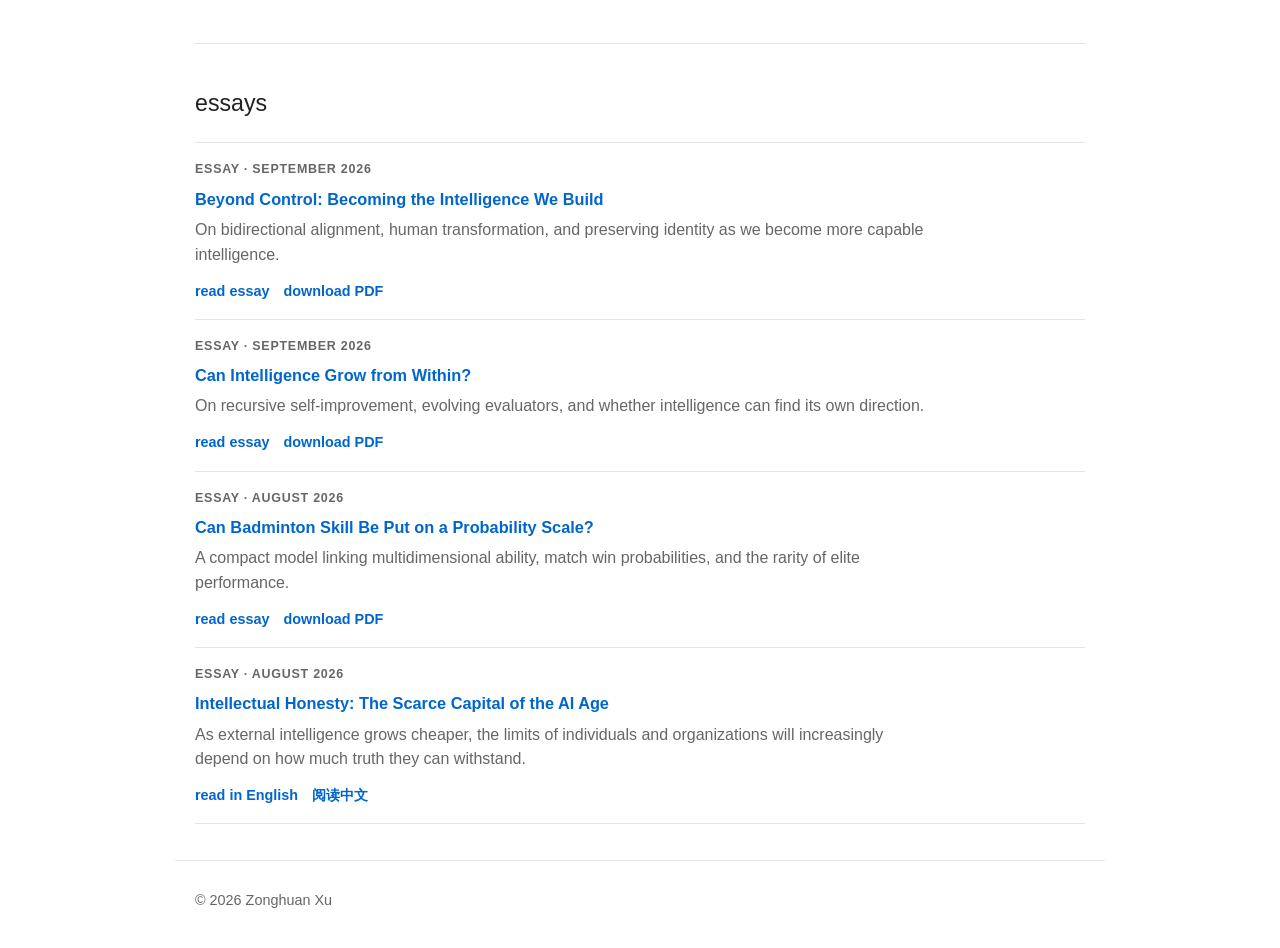
==== commit 550b22df: "Publish essay on bidirectional alignment and link research question" ====
--- a/index.html
+++ b/index.html
@@ -309,12 +309,18 @@
 
           <article class="research-question">
             <h3>4. Human–AI Co-evolution and Alignment</h3>
+            <div class="question-body">
             <p>
               I am interested in <strong>bidirectional alignment between humans and AI</strong>,
               particularly as AI becomes part of human memory, reasoning, and decision-making.
               How can we design systems that support this co-evolution while treating
               <strong>identity continuity and human agency as alignment objectives</strong>?
             </p>
+              <p class="question-source">
+                I explore this direction in my essay
+                <a href="essays/becoming-the-intelligence-we-build/">Beyond Control: Becoming the Intelligence We Build</a>.
+              </p>
+            </div>
           </article>
         </div>
       </section>
@@ -346,6 +352,17 @@
 
       <section id="essays" class="section">
         <h2>essays</h2>
+        <article class="essay-feature">
+          <p class="essay-kicker">Essay · September 2026</p>
+          <h3>
+            <a href="essays/becoming-the-intelligence-we-build/">Beyond Control: Becoming the Intelligence We Build</a>
+          </h3>
+          <p class="essay-summary">On bidirectional alignment, human transformation, and preserving identity as we become more capable intelligence.</p>
+          <div class="links">
+            <a href="essays/becoming-the-intelligence-we-build/">read essay</a>
+            <a href="assets/essays/becoming-the-intelligence-we-build.pdf">download PDF</a>
+          </div>
+        </article>
         <article class="essay-feature">
           <p class="essay-kicker">Essay · September 2026</p>
           <h3>
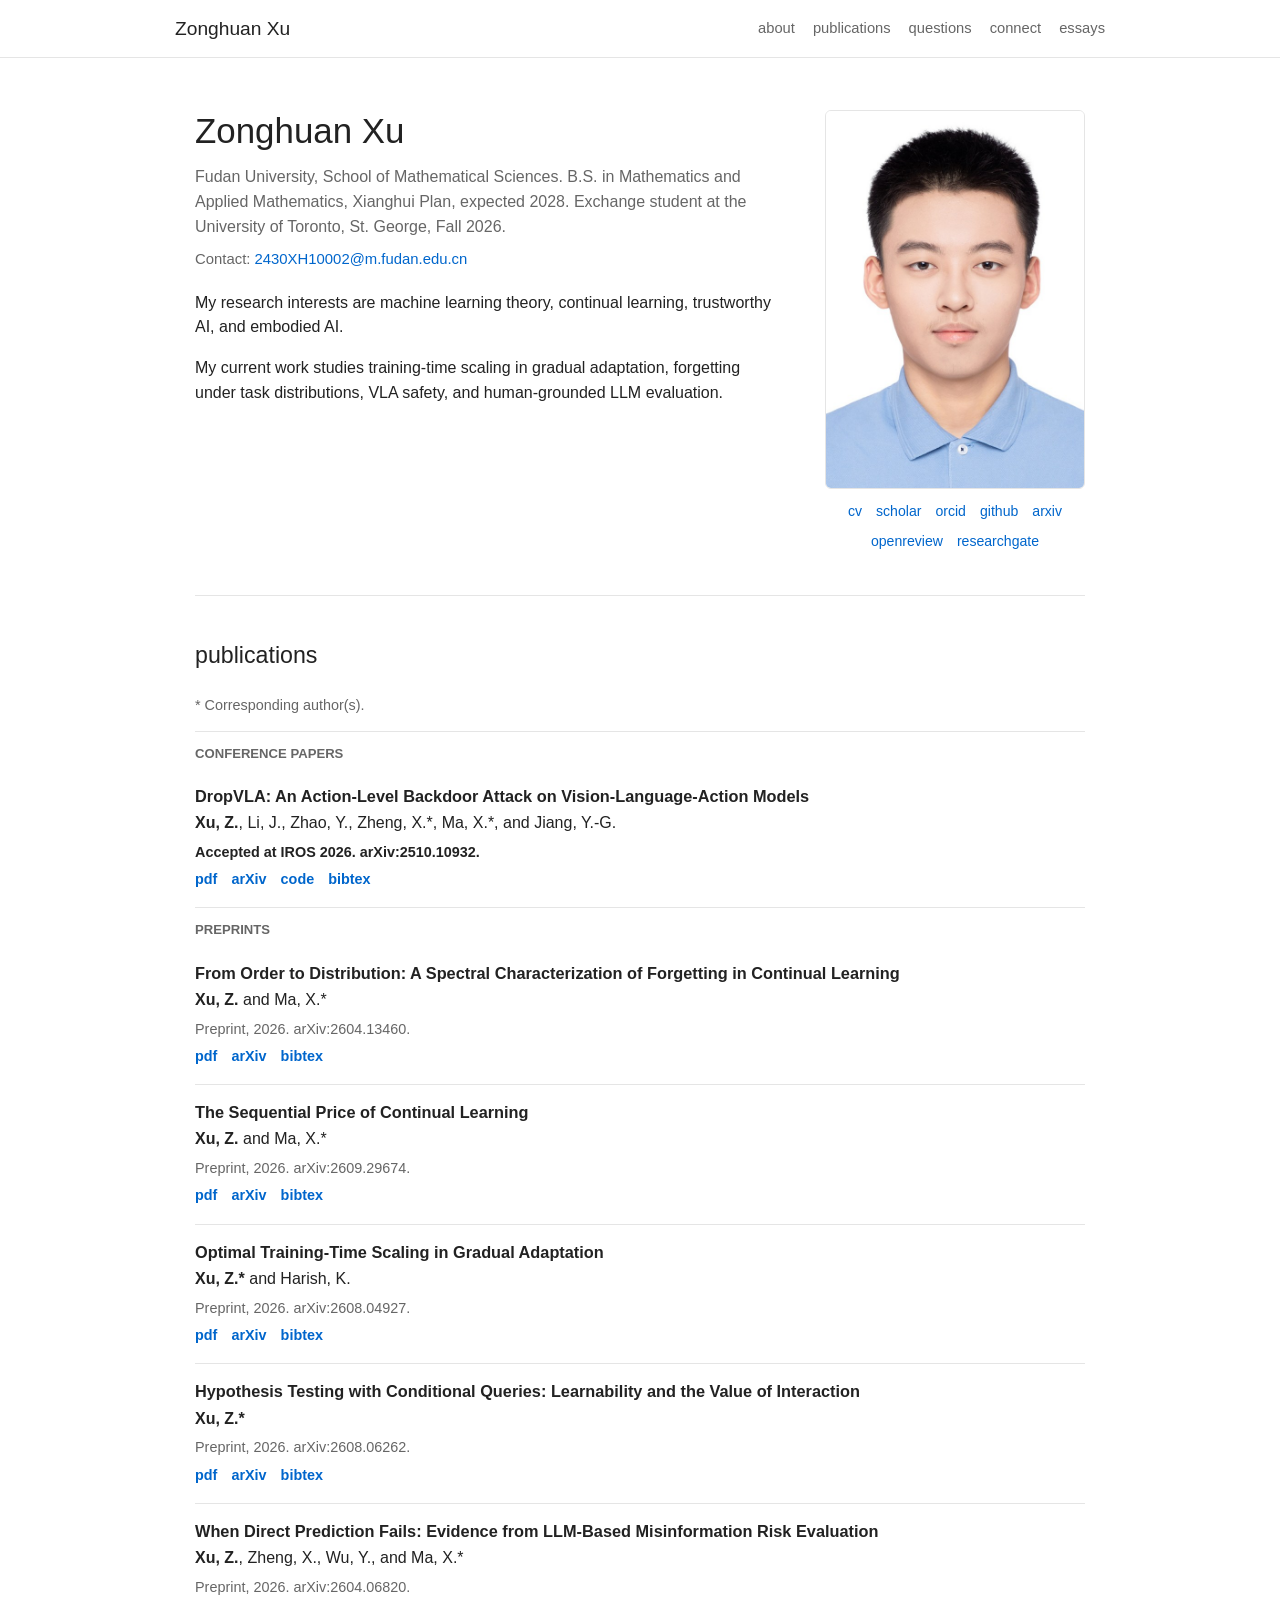
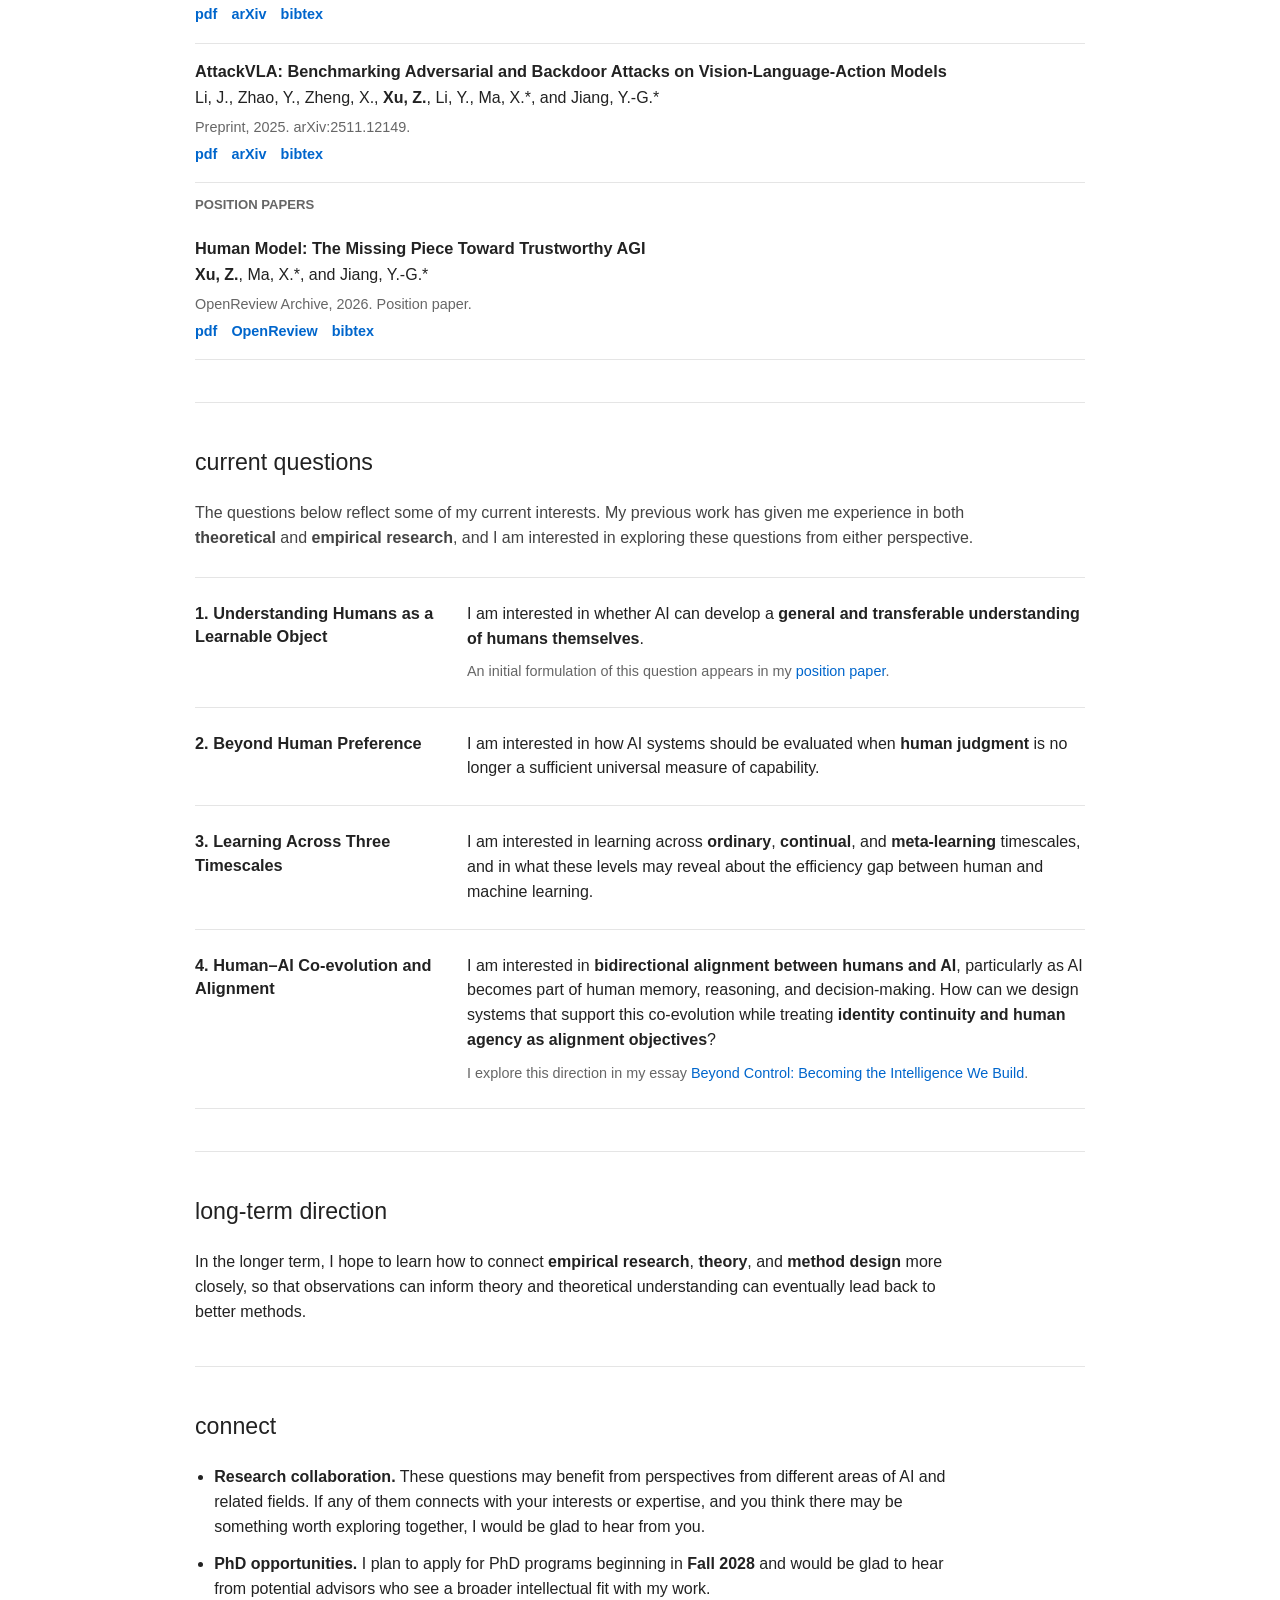
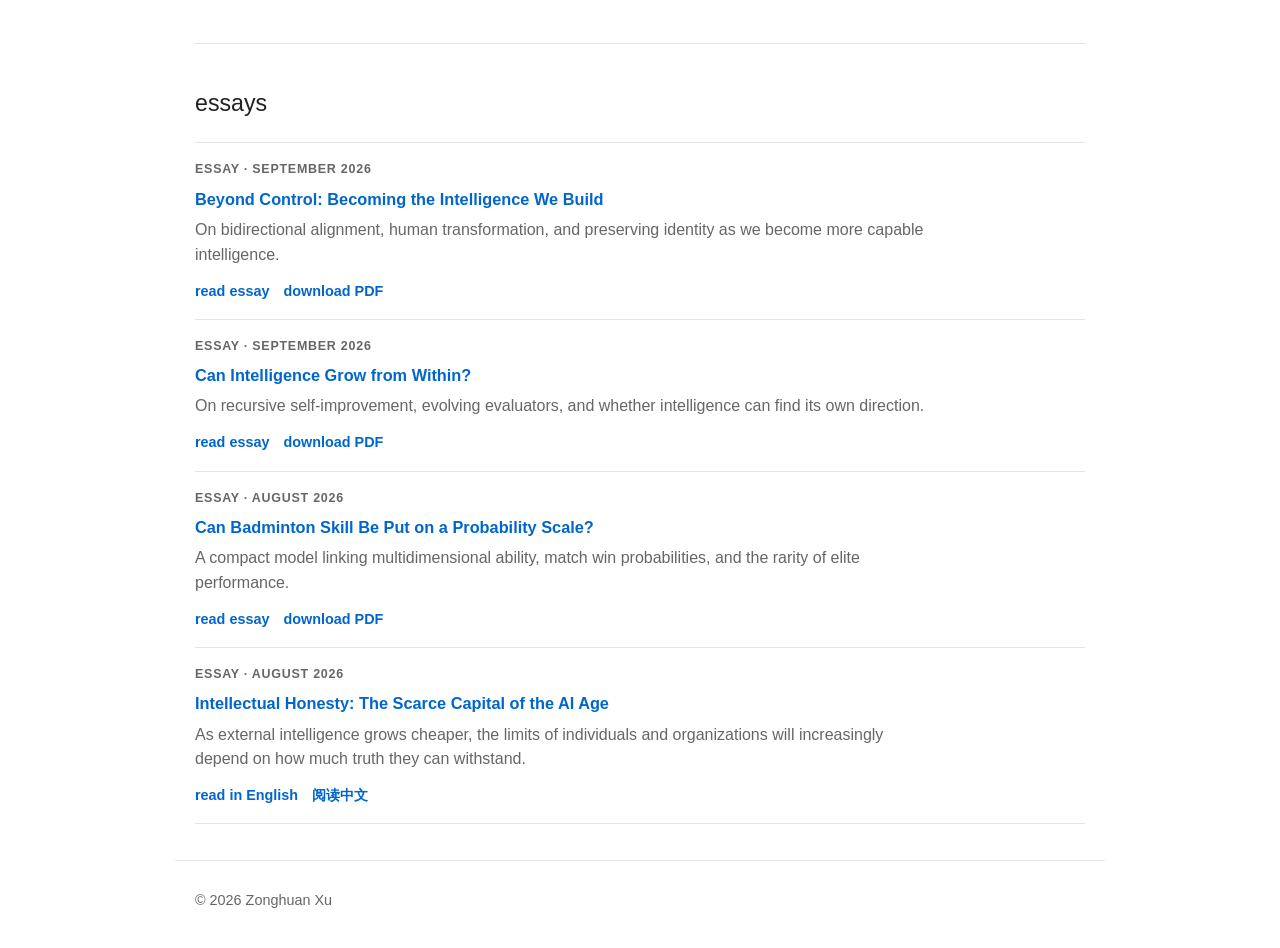
==== commit 2c7d7d06: "Add arXiv details for Sequential Price to homepage and CV" ====
--- a/index.html
+++ b/index.html
@@ -47,7 +47,7 @@
         <div class="profile">
           <img src="assets/portrait.jpg" alt="Zonghuan Xu portrait" />
           <div class="profile-links">
-            <a href="assets/Zonghuan_Xu_Academic_CV.pdf?v=20260915-sequential-price">cv</a>
+            <a href="assets/Zonghuan_Xu_Academic_CV.pdf?v=20260924-sequential-arxiv">cv</a>
             <a href="https://scholar.google.com/citations?user=beYykFsAAAAJ&amp;hl=en&amp;oi=ao">scholar</a>
             <a href="https://orcid.org/0009-0006-6470-0438">orcid</a>
             <a href="https://github.com/megaknight114">github</a>
@@ -124,9 +124,25 @@
             <div>
               <h3>The Sequential Price of Continual Learning</h3>
               <p><strong>Xu, Z.</strong> and Ma, X.*</p>
-              <p class="venue">Manuscript, 2026.</p>
-              <div class="links">
-                <a href="assets/papers/sequential-price-continual-learning-xu-ma-2026.pdf">pdf</a>
+              <p class="venue">Preprint, 2026. arXiv:2609.29674.</p>
+              <div class="links">
+                <a href="https://arxiv.org/pdf/2609.29674">pdf</a>
+                <a href="https://arxiv.org/abs/2609.29674">arXiv</a>
+                <button type="button" data-bibtex-toggle="bib-sequential-price" aria-expanded="false" aria-controls="bib-sequential-price">bibtex</button>
+              </div>
+              <div class="bibtex-panel" id="bib-sequential-price" hidden>
+                <div class="bibtex-actions">
+                  <button type="button" data-copy-target="bibtex-sequential-price">copy</button>
+                </div>
+                <pre><code id="bibtex-sequential-price">@misc{xu2026sequentialprice,
+  title={The Sequential Price of Continual Learning},
+  author={Xu, Zonghuan and Ma, Xingjun},
+  year={2026},
+  eprint={2609.29674},
+  archivePrefix={arXiv},
+  primaryClass={cs.LG},
+  url={https://arxiv.org/abs/2609.29674}
+}</code></pre>
               </div>
             </div>
           </article>
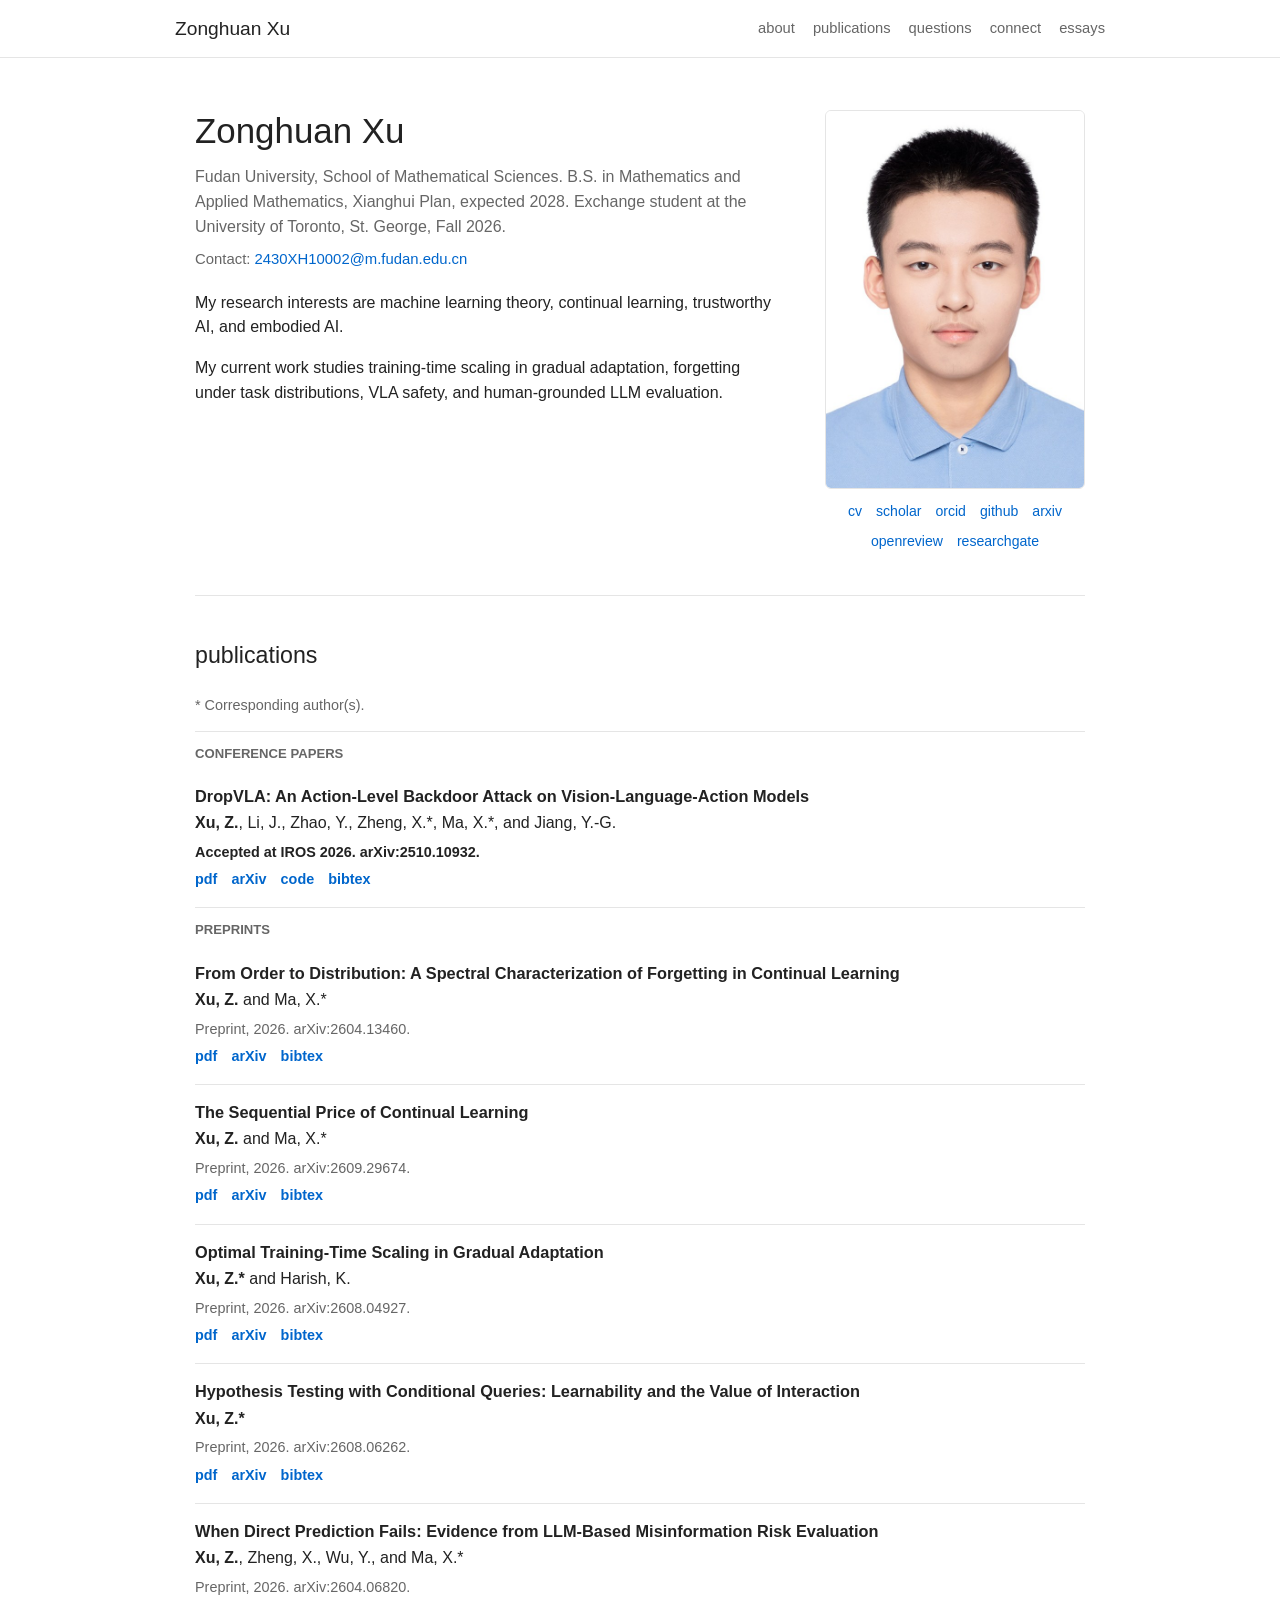
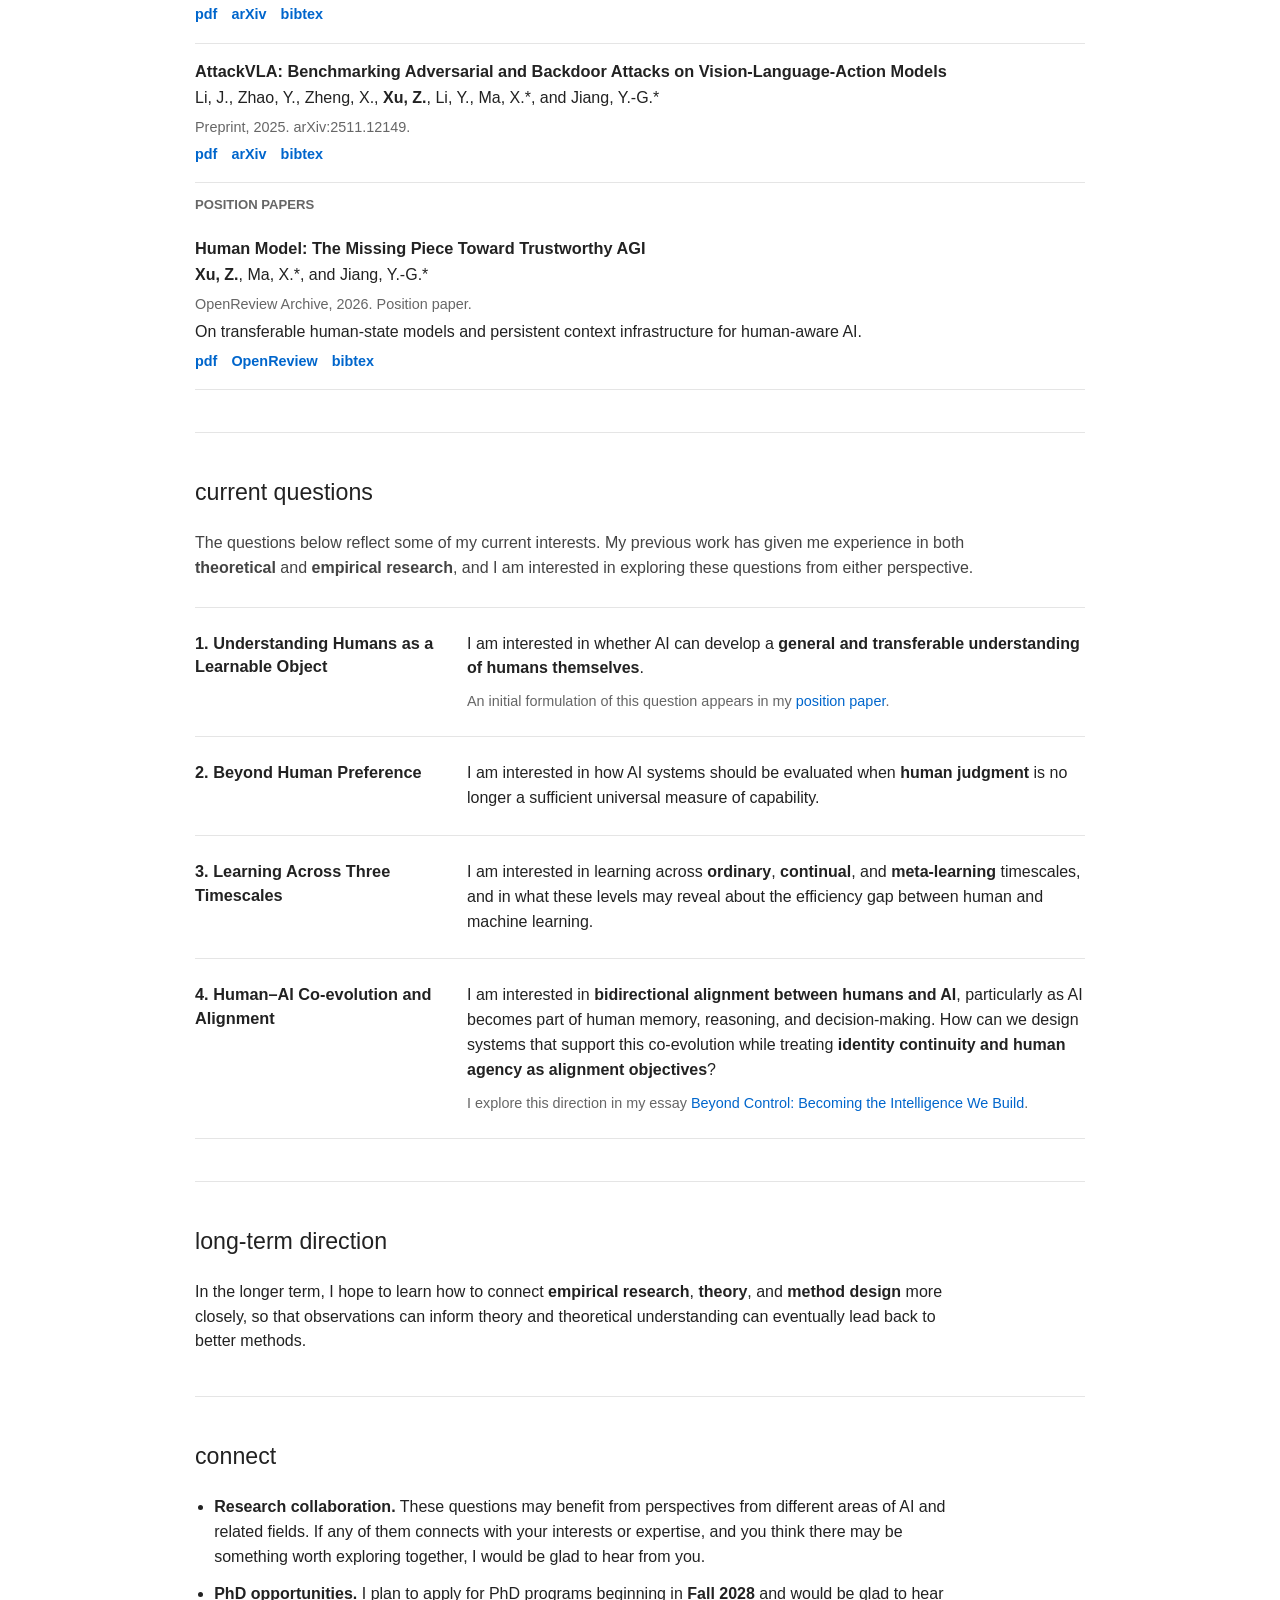
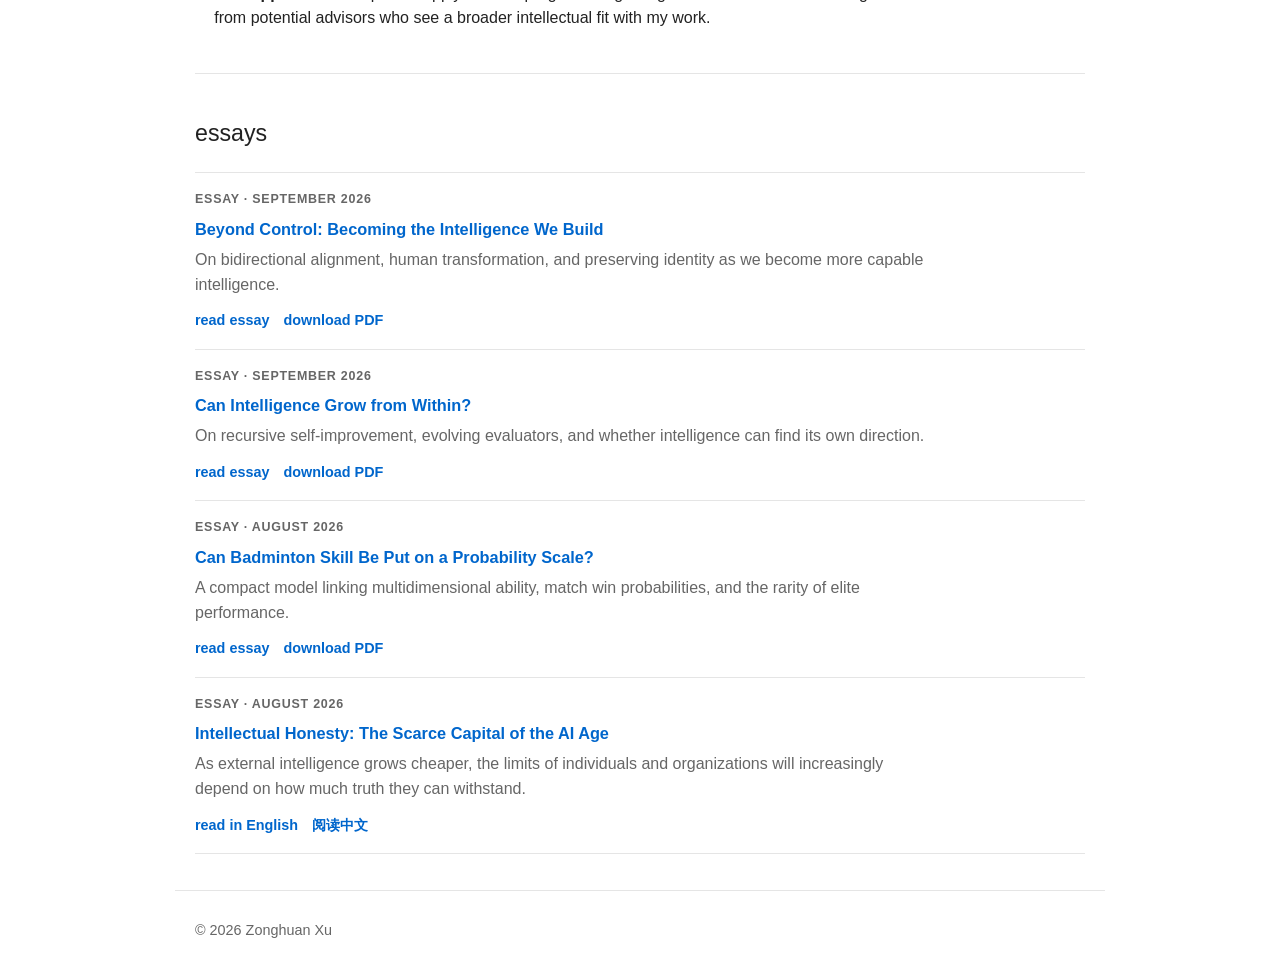
==== commit db93c677: "Add brief Human Model description to homepage" ====
--- a/index.html
+++ b/index.html
@@ -70,7 +70,7 @@
               <p><strong>Xu, Z.</strong>, Li, J., Zhao, Y., Zheng, X.*, Ma, X.*, and Jiang, Y.-G.</p>
               <p class="venue venue-accepted">Accepted at IROS 2026. arXiv:2510.10932.</p>
               <div class="links">
-                <a href="assets/papers/dropvla-action-level-backdoor-xu-2026.pdf">pdf</a>
+                <a href="https://arxiv.org/pdf/2510.10932">pdf</a>
                 <a href="https://arxiv.org/abs/2510.10932">arXiv</a>
                 <a href="https://github.com/megaknight114/DropVLA">code</a>
                 <button type="button" data-bibtex-toggle="bib-dropvla" aria-expanded="false" aria-controls="bib-dropvla">bibtex</button>
@@ -258,6 +258,7 @@
               <h3>Human Model: The Missing Piece Toward Trustworthy AGI</h3>
               <p><strong>Xu, Z.</strong>, Ma, X.*, and Jiang, Y.-G.*</p>
               <p class="venue">OpenReview Archive, 2026. Position paper.</p>
+              <p>On transferable human-state models and persistent context infrastructure for human-aware AI.</p>
               <div class="links">
                 <a href="assets/papers/human-model-trustworthy-agi-xu-2026.pdf">pdf</a>
                 <a href="https://openreview.net/forum?id=cnhqB8U1u8">OpenReview</a>
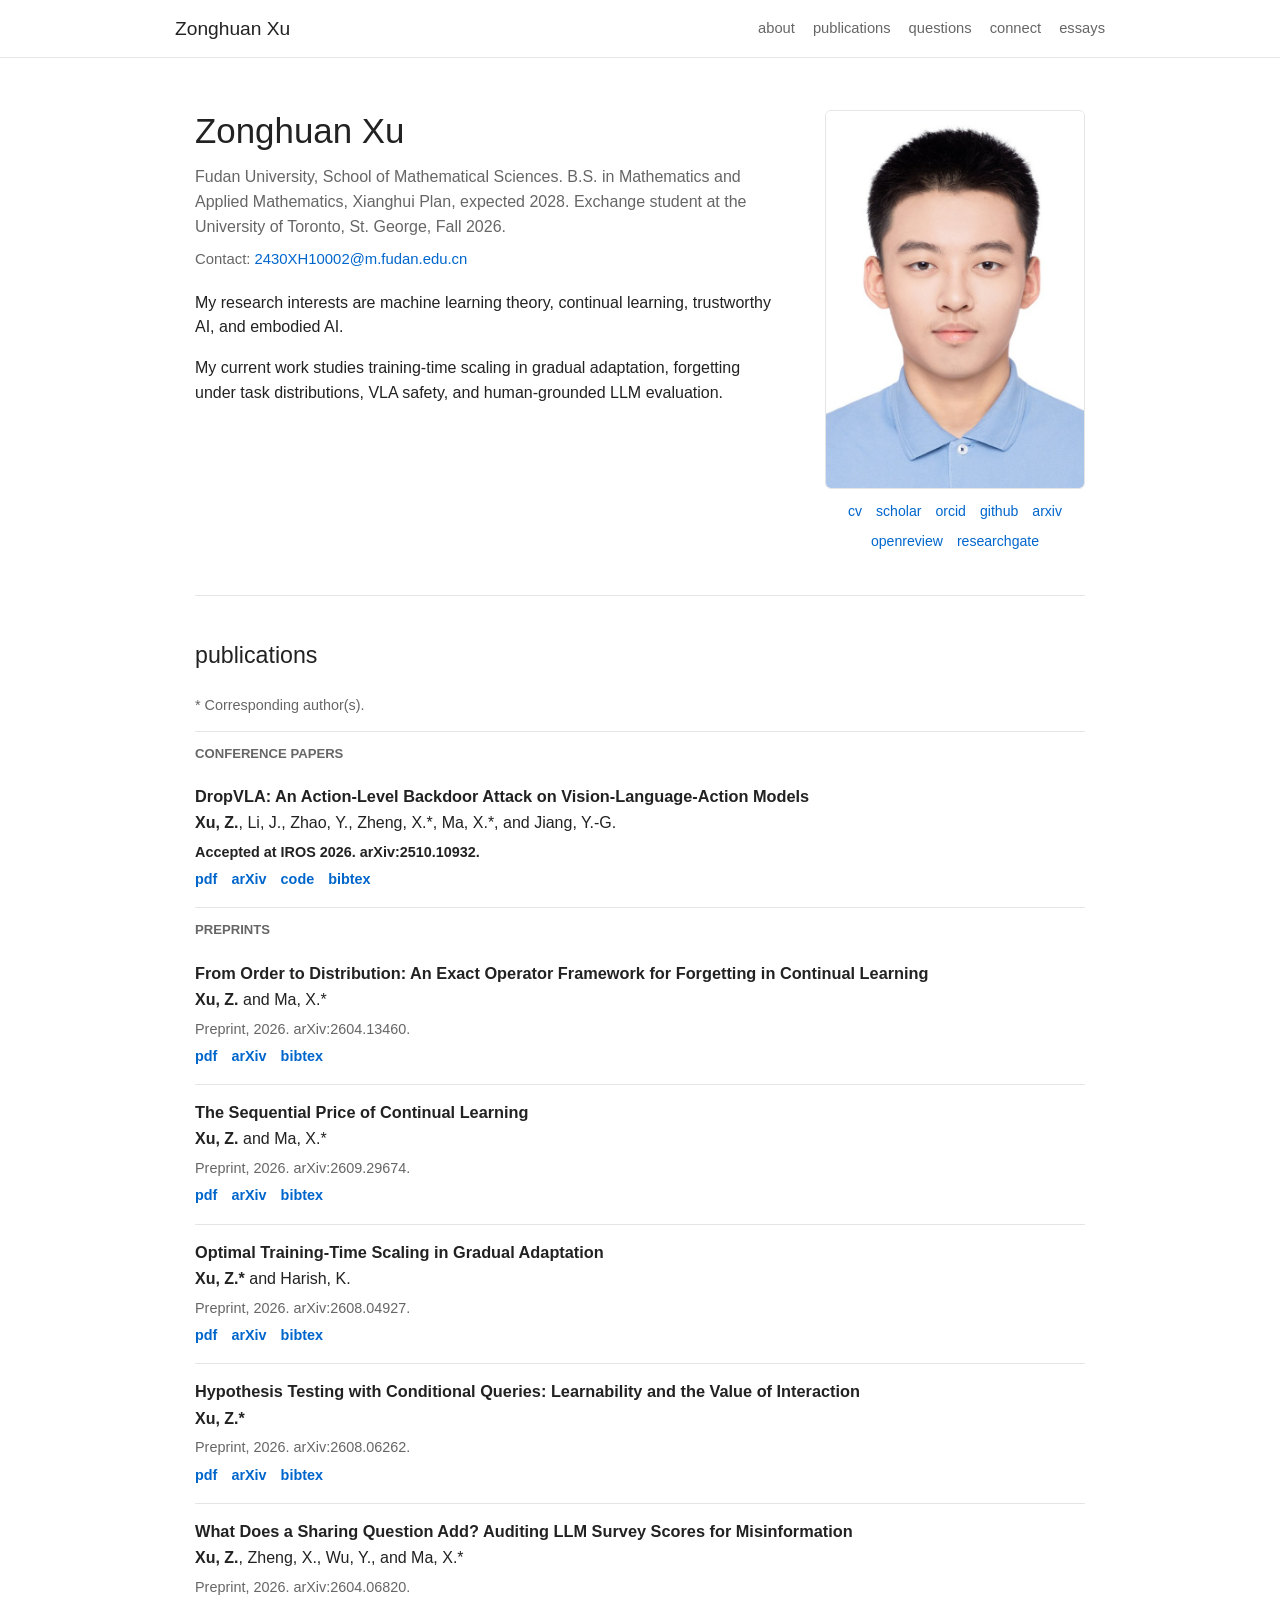
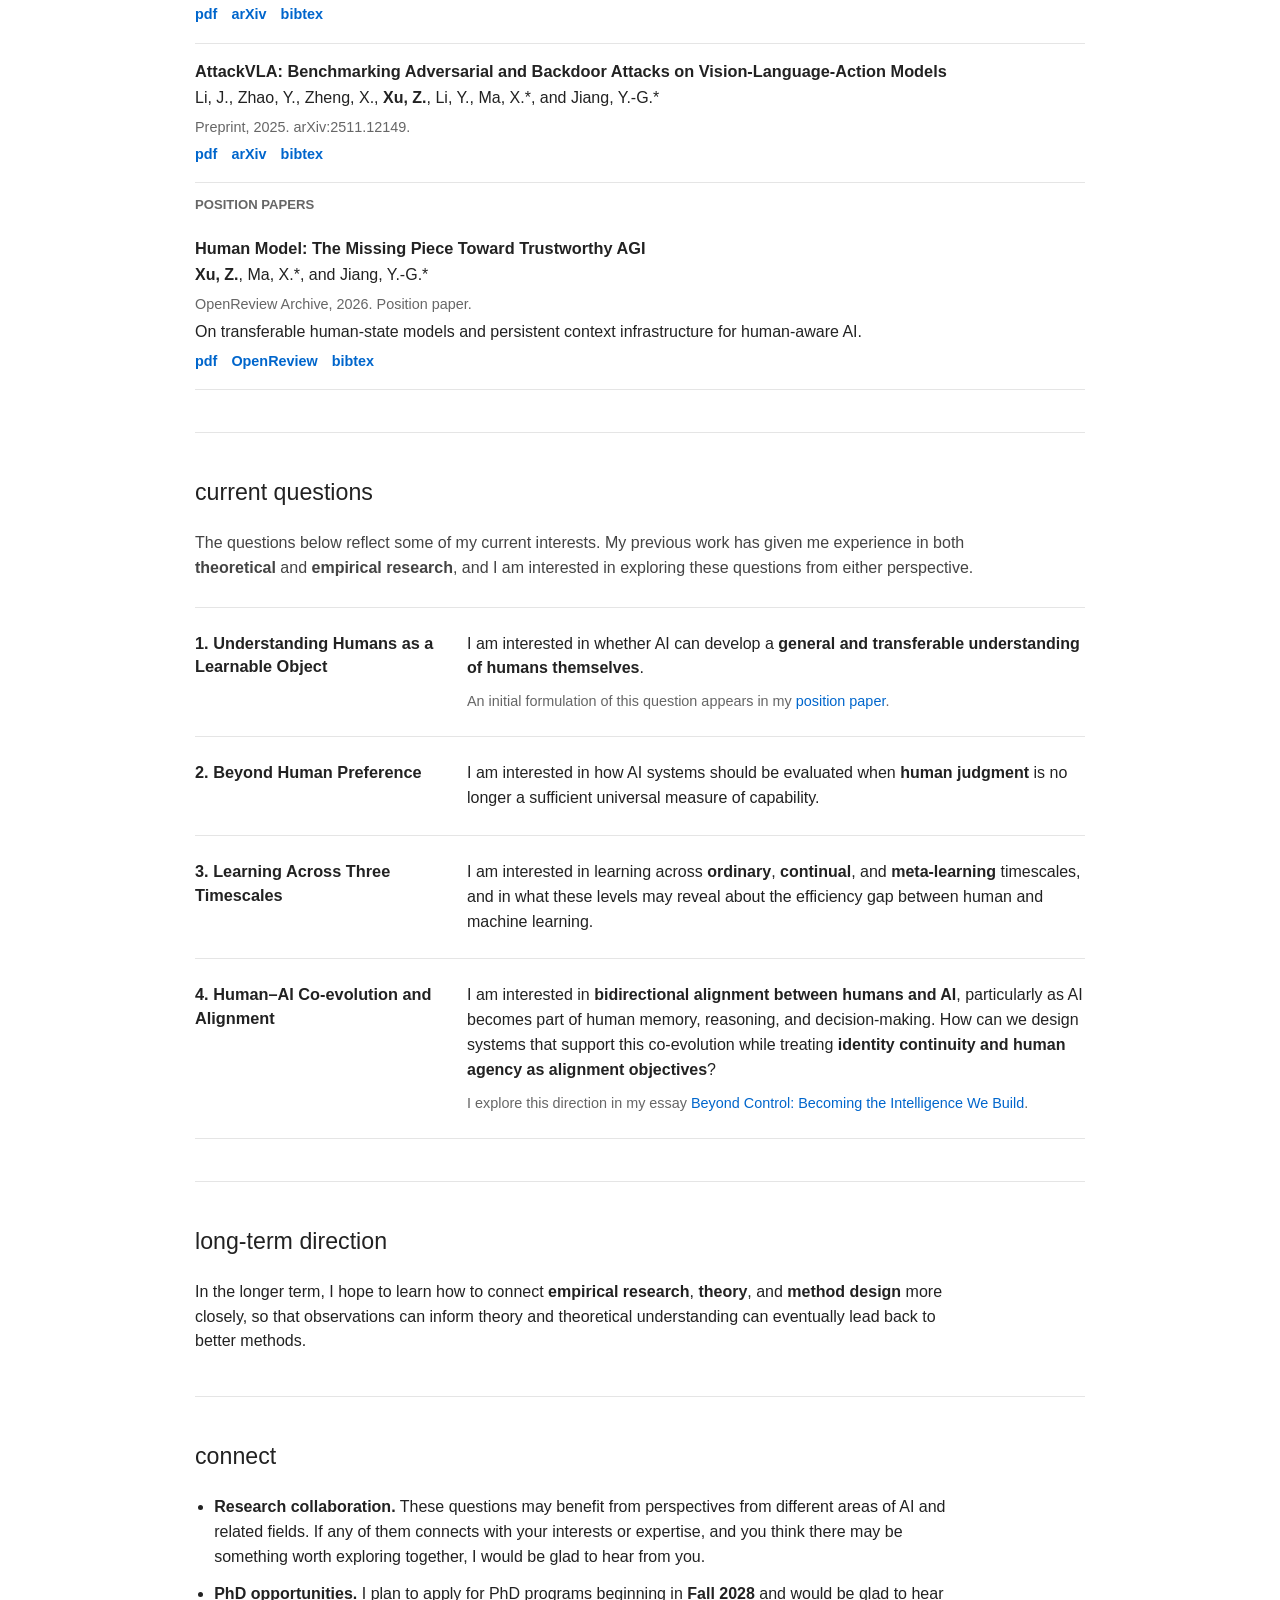
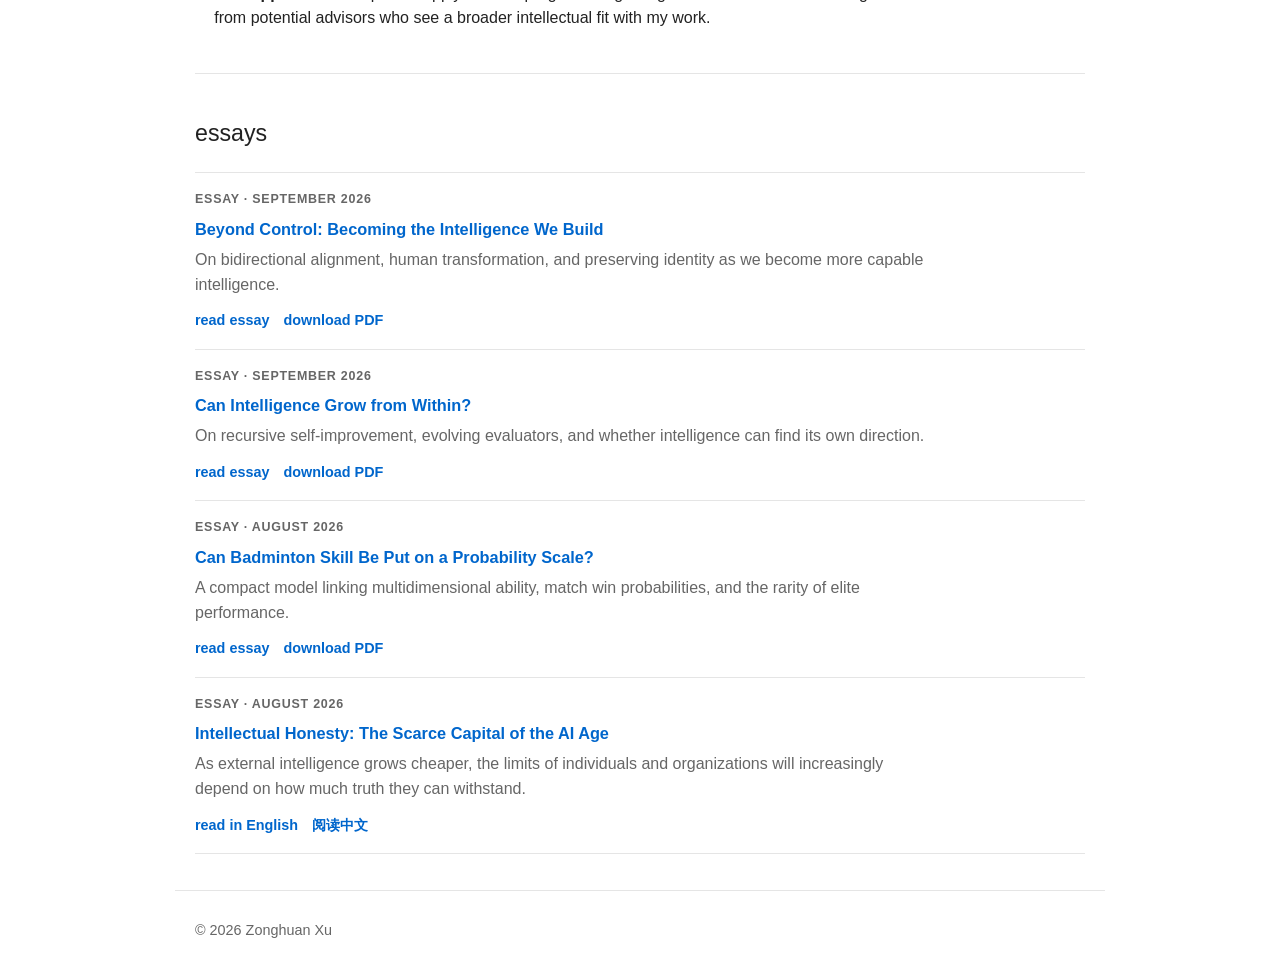
==== commit 718ef2a0: "Update two paper titles, CV contributions, and linked manuscripts" ====
--- a/index.html
+++ b/index.html
@@ -47,7 +47,7 @@
         <div class="profile">
           <img src="assets/portrait.jpg" alt="Zonghuan Xu portrait" />
           <div class="profile-links">
-            <a href="assets/Zonghuan_Xu_Academic_CV.pdf?v=20260924-sequential-arxiv">cv</a>
+            <a href="assets/Zonghuan_Xu_Academic_CV.pdf?v=20261011-paper-updates">cv</a>
             <a href="https://scholar.google.com/citations?user=beYykFsAAAAJ&amp;hl=en&amp;oi=ao">scholar</a>
             <a href="https://orcid.org/0009-0006-6470-0438">orcid</a>
             <a href="https://github.com/megaknight114">github</a>
@@ -96,11 +96,11 @@
 
           <article class="publication">
             <div>
-              <h3>From Order to Distribution: A Spectral Characterization of Forgetting in Continual Learning</h3>
+              <h3>From Order to Distribution: An Exact Operator Framework for Forgetting in Continual Learning</h3>
               <p><strong>Xu, Z.</strong> and Ma, X.*</p>
               <p class="venue">Preprint, 2026. arXiv:2604.13460.</p>
               <div class="links">
-                <a href="assets/papers/spectral-forgetting-continual-learning-xu-2026.pdf">pdf</a>
+                <a href="assets/papers/spectral-forgetting-continual-learning-xu-2026.pdf?v=20261011-v2">pdf</a>
                 <a href="https://arxiv.org/abs/2604.13460">arXiv</a>
                 <button type="button" data-bibtex-toggle="bib-spectral" aria-expanded="false" aria-controls="bib-spectral">bibtex</button>
               </div>
@@ -109,7 +109,7 @@
                   <button type="button" data-copy-target="bibtex-spectral">copy</button>
                 </div>
                 <pre><code id="bibtex-spectral">@misc{xu2026spectralforgetting,
-  title={From Order to Distribution: A Spectral Characterization of Forgetting in Continual Learning},
+  title={From Order to Distribution: An Exact Operator Framework for Forgetting in Continual Learning},
   author={Xu, Zonghuan and Ma, X.},
   year={2026},
   eprint={2604.13460},
@@ -201,11 +201,11 @@
 
           <article class="publication">
             <div>
-              <h3>When Direct Prediction Fails: Evidence from LLM-Based Misinformation Risk Evaluation</h3>
+              <h3>What Does a Sharing Question Add? Auditing LLM Survey Scores for Misinformation</h3>
               <p><strong>Xu, Z.</strong>, Zheng, X., Wu, Y., and Ma, X.*</p>
               <p class="venue">Preprint, 2026. arXiv:2604.06820.</p>
               <div class="links">
-                <a href="assets/papers/human-grounded-disinformation-risk-xu-2026.pdf">pdf</a>
+                <a href="assets/papers/human-grounded-disinformation-risk-xu-2026.pdf?v=20261011-v3">pdf</a>
                 <a href="https://arxiv.org/abs/2604.06820">arXiv</a>
                 <button type="button" data-bibtex-toggle="bib-disinformation" aria-expanded="false" aria-controls="bib-disinformation">bibtex</button>
               </div>
@@ -214,7 +214,7 @@
                   <button type="button" data-copy-target="bibtex-disinformation">copy</button>
                 </div>
                 <pre><code id="bibtex-disinformation">@misc{xu2026directprediction,
-  title={When Direct Prediction Fails: Evidence from {LLM}-Based Misinformation Risk Evaluation},
+  title={What Does a Sharing Question Add? Auditing {LLM} Survey Scores for Misinformation},
   author={Xu, Zonghuan and Zheng, X. and Wu, Y. and Ma, X.},
   year={2026},
   eprint={2604.06820},
